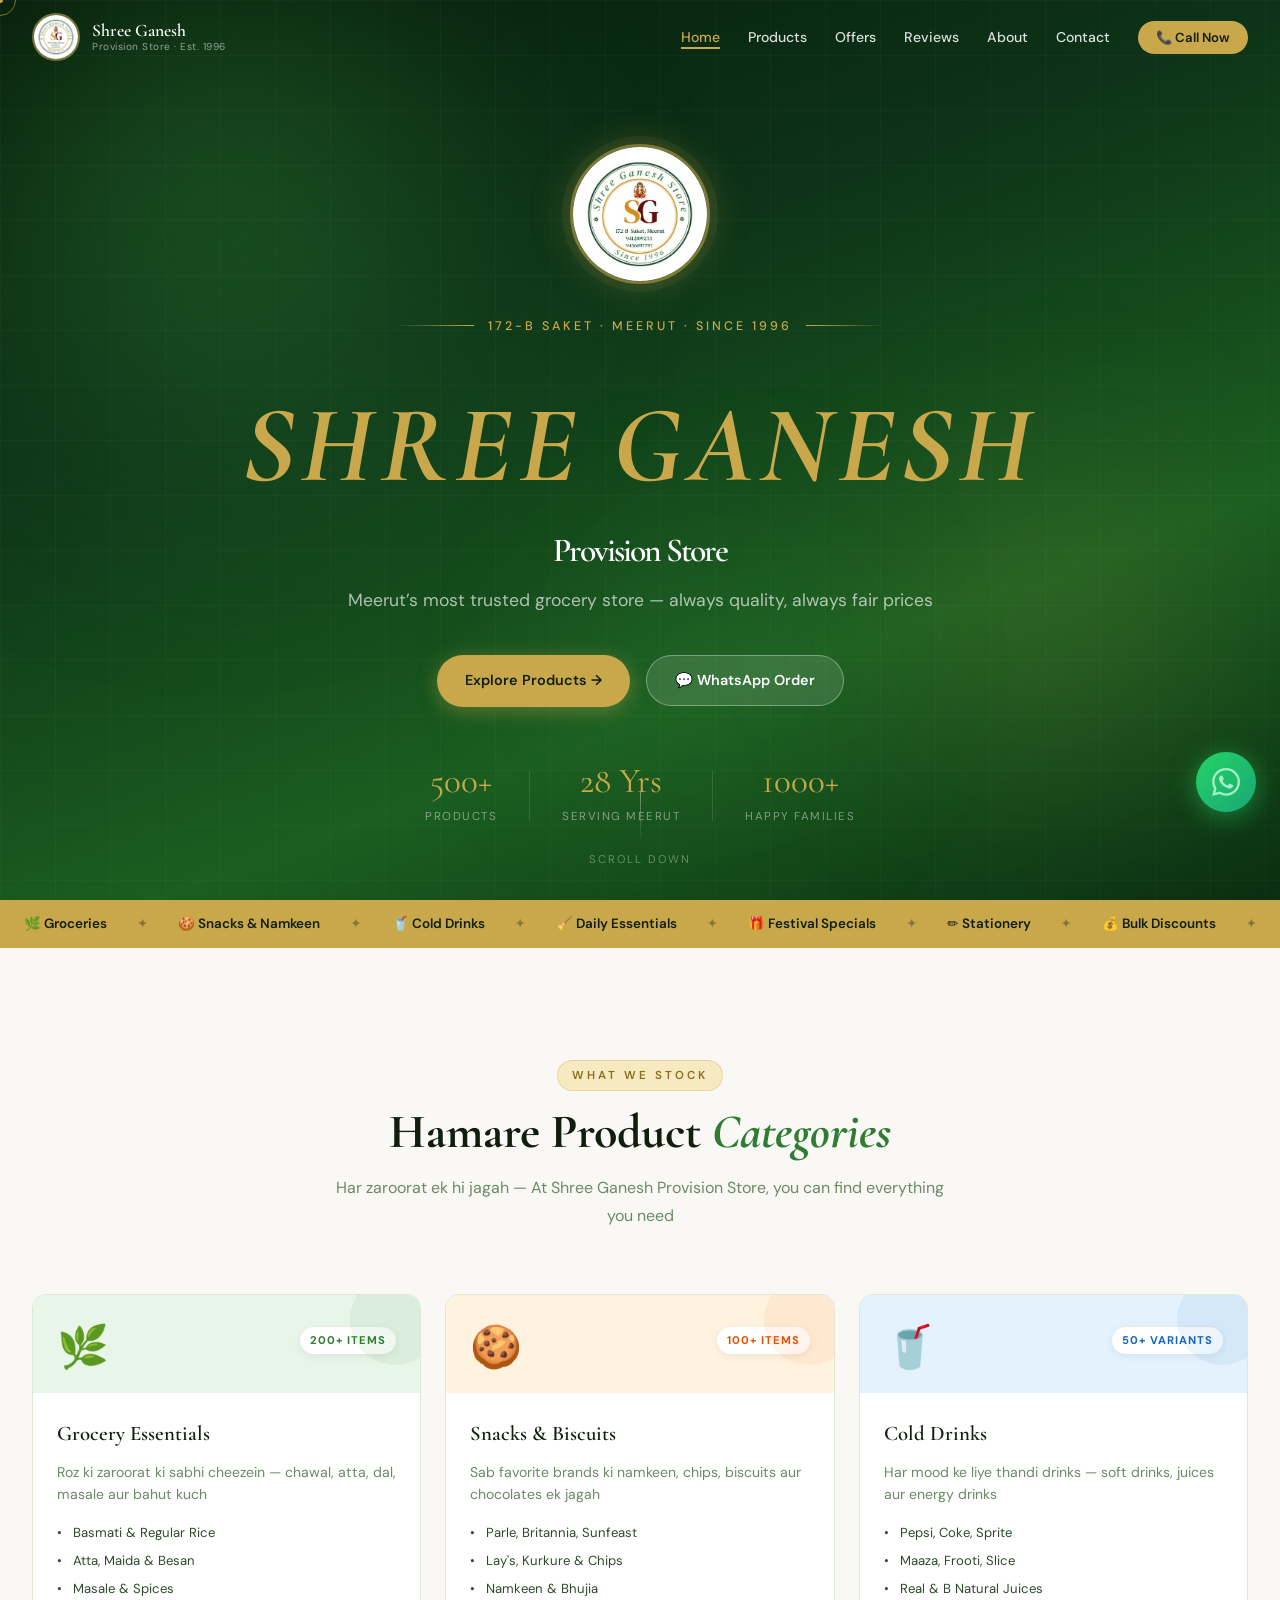
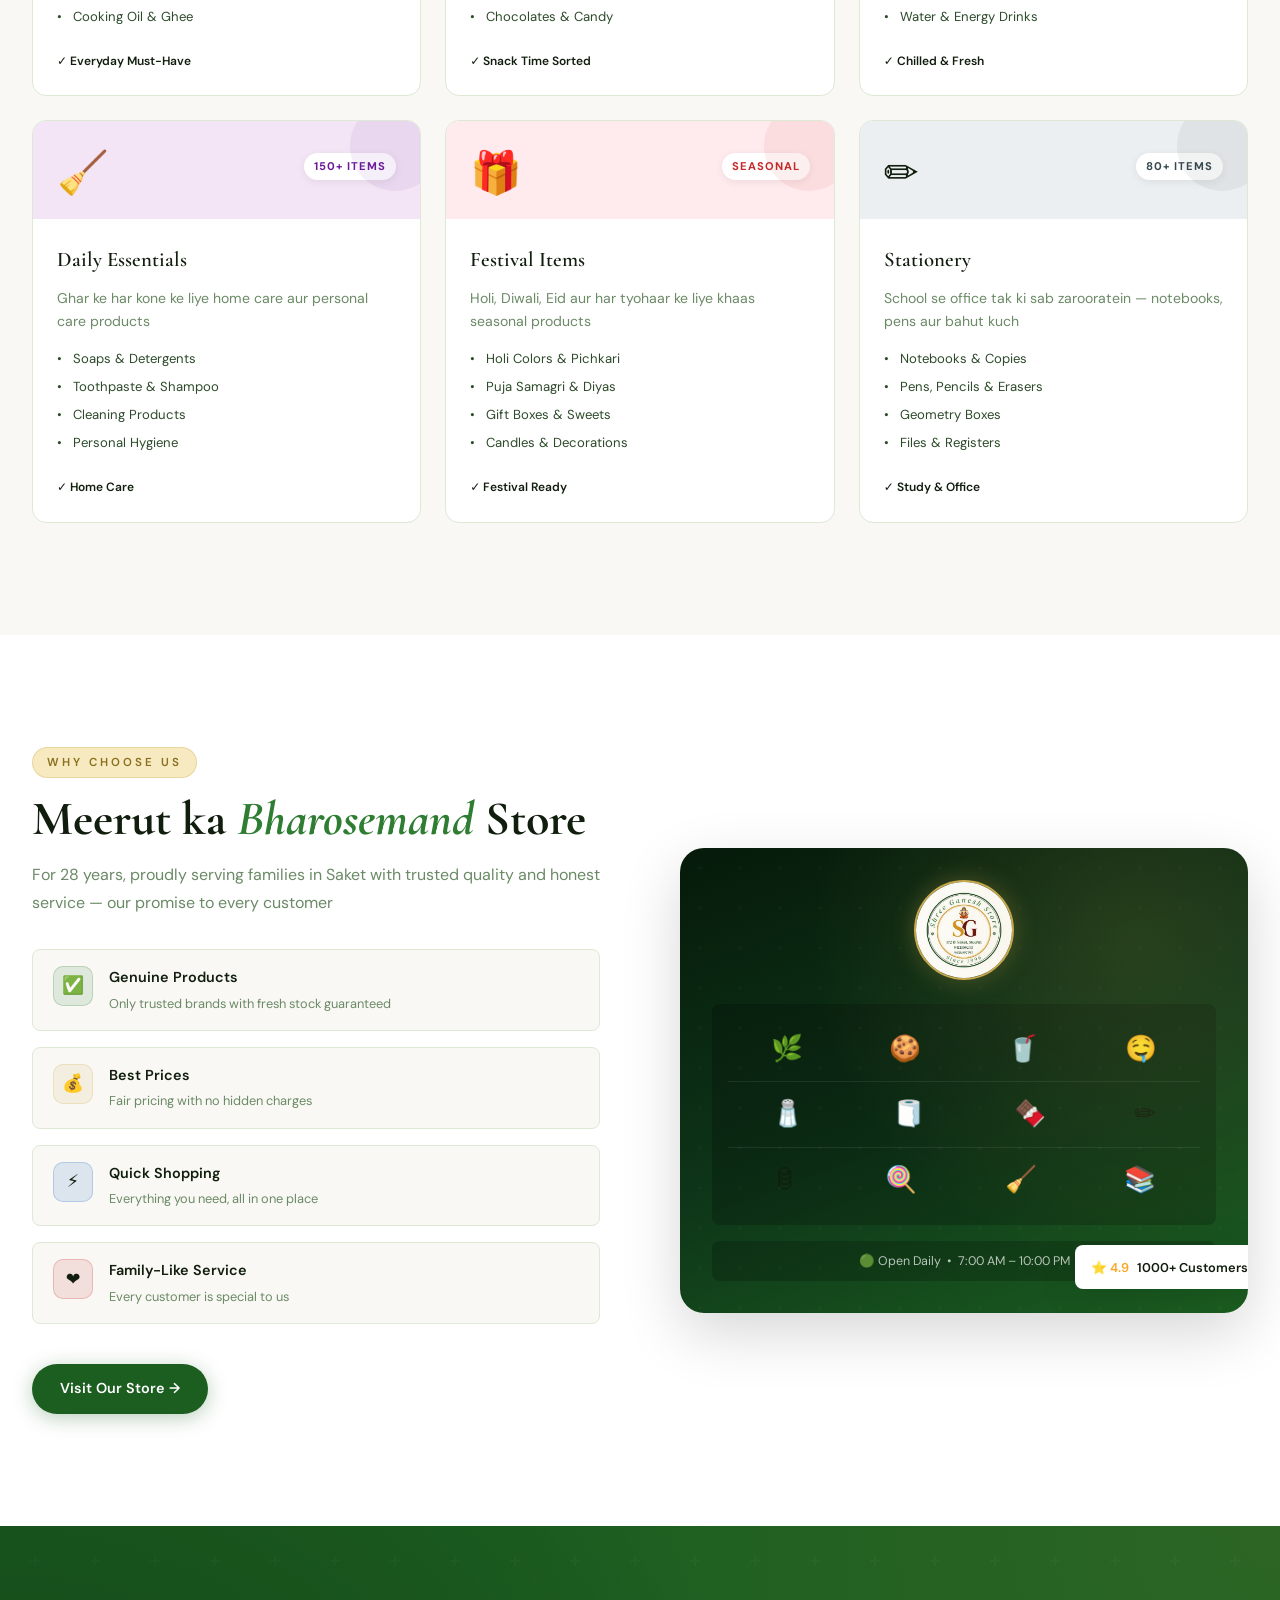
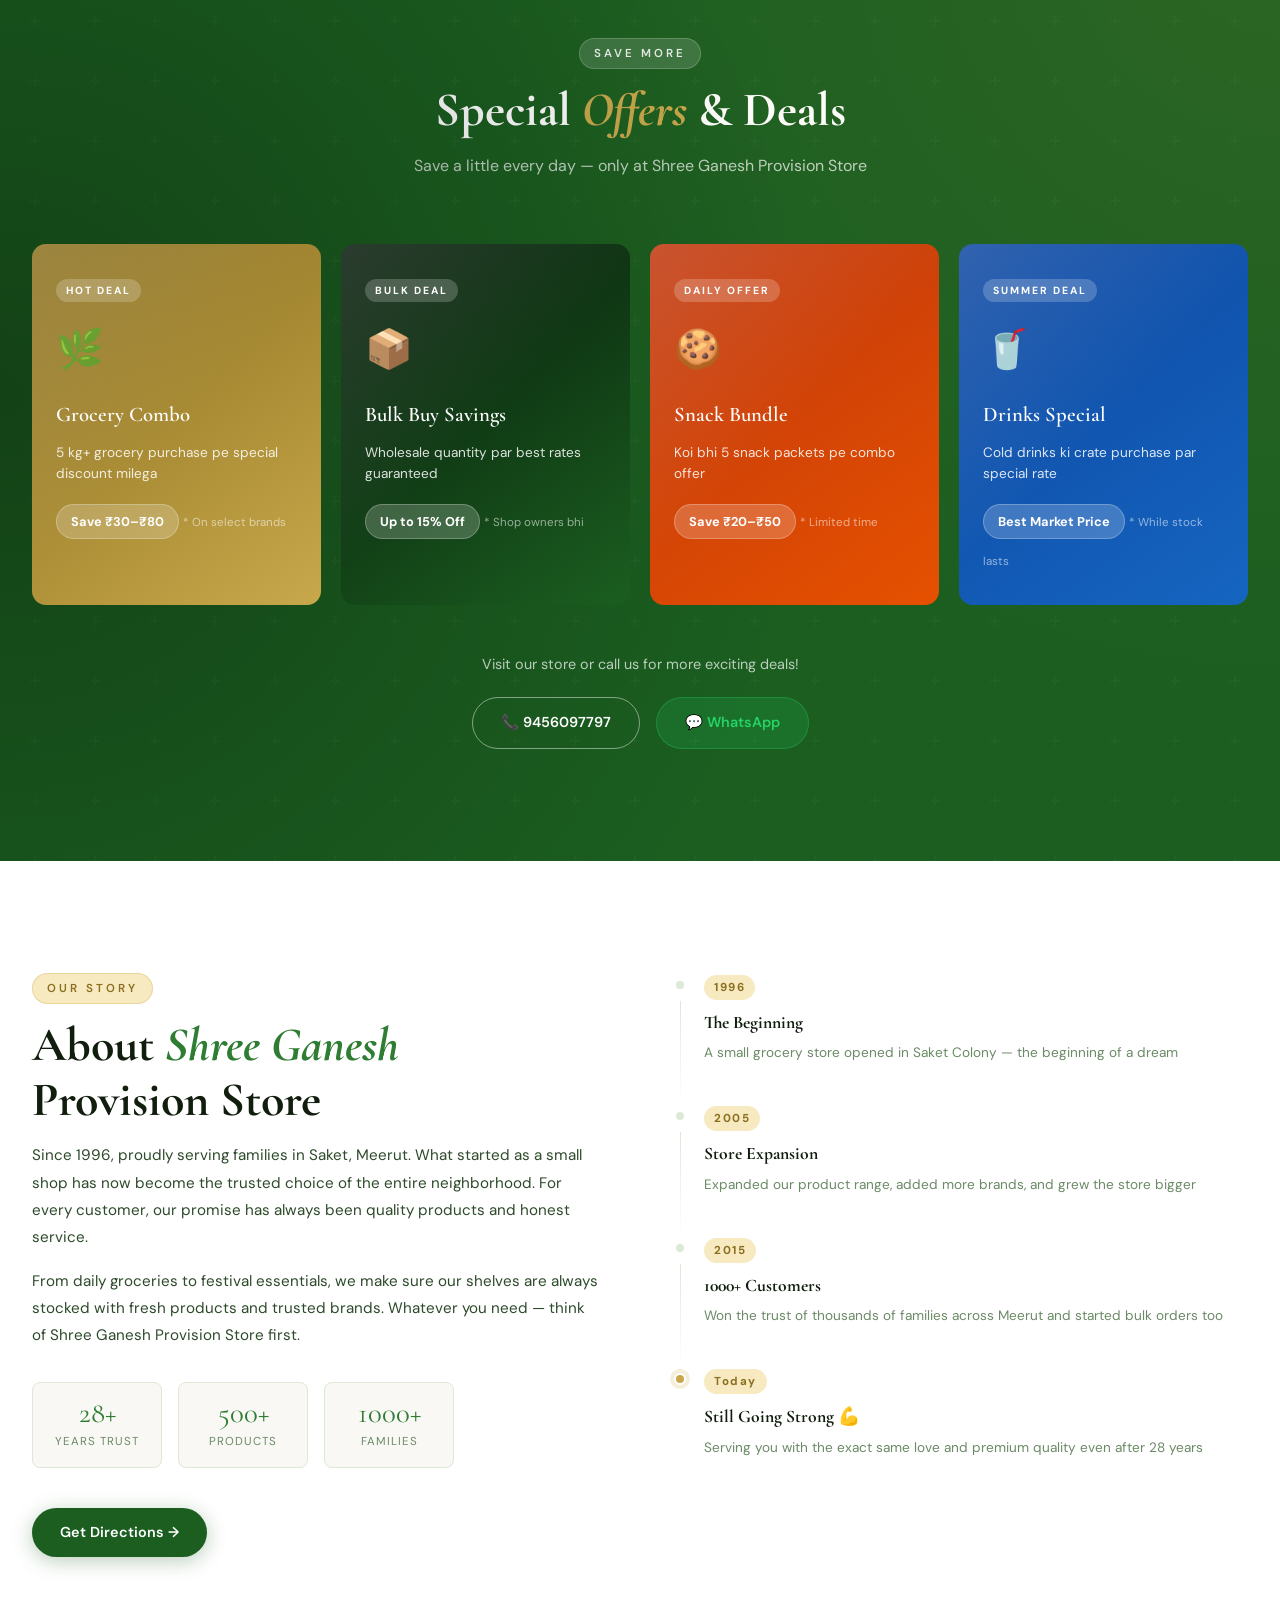
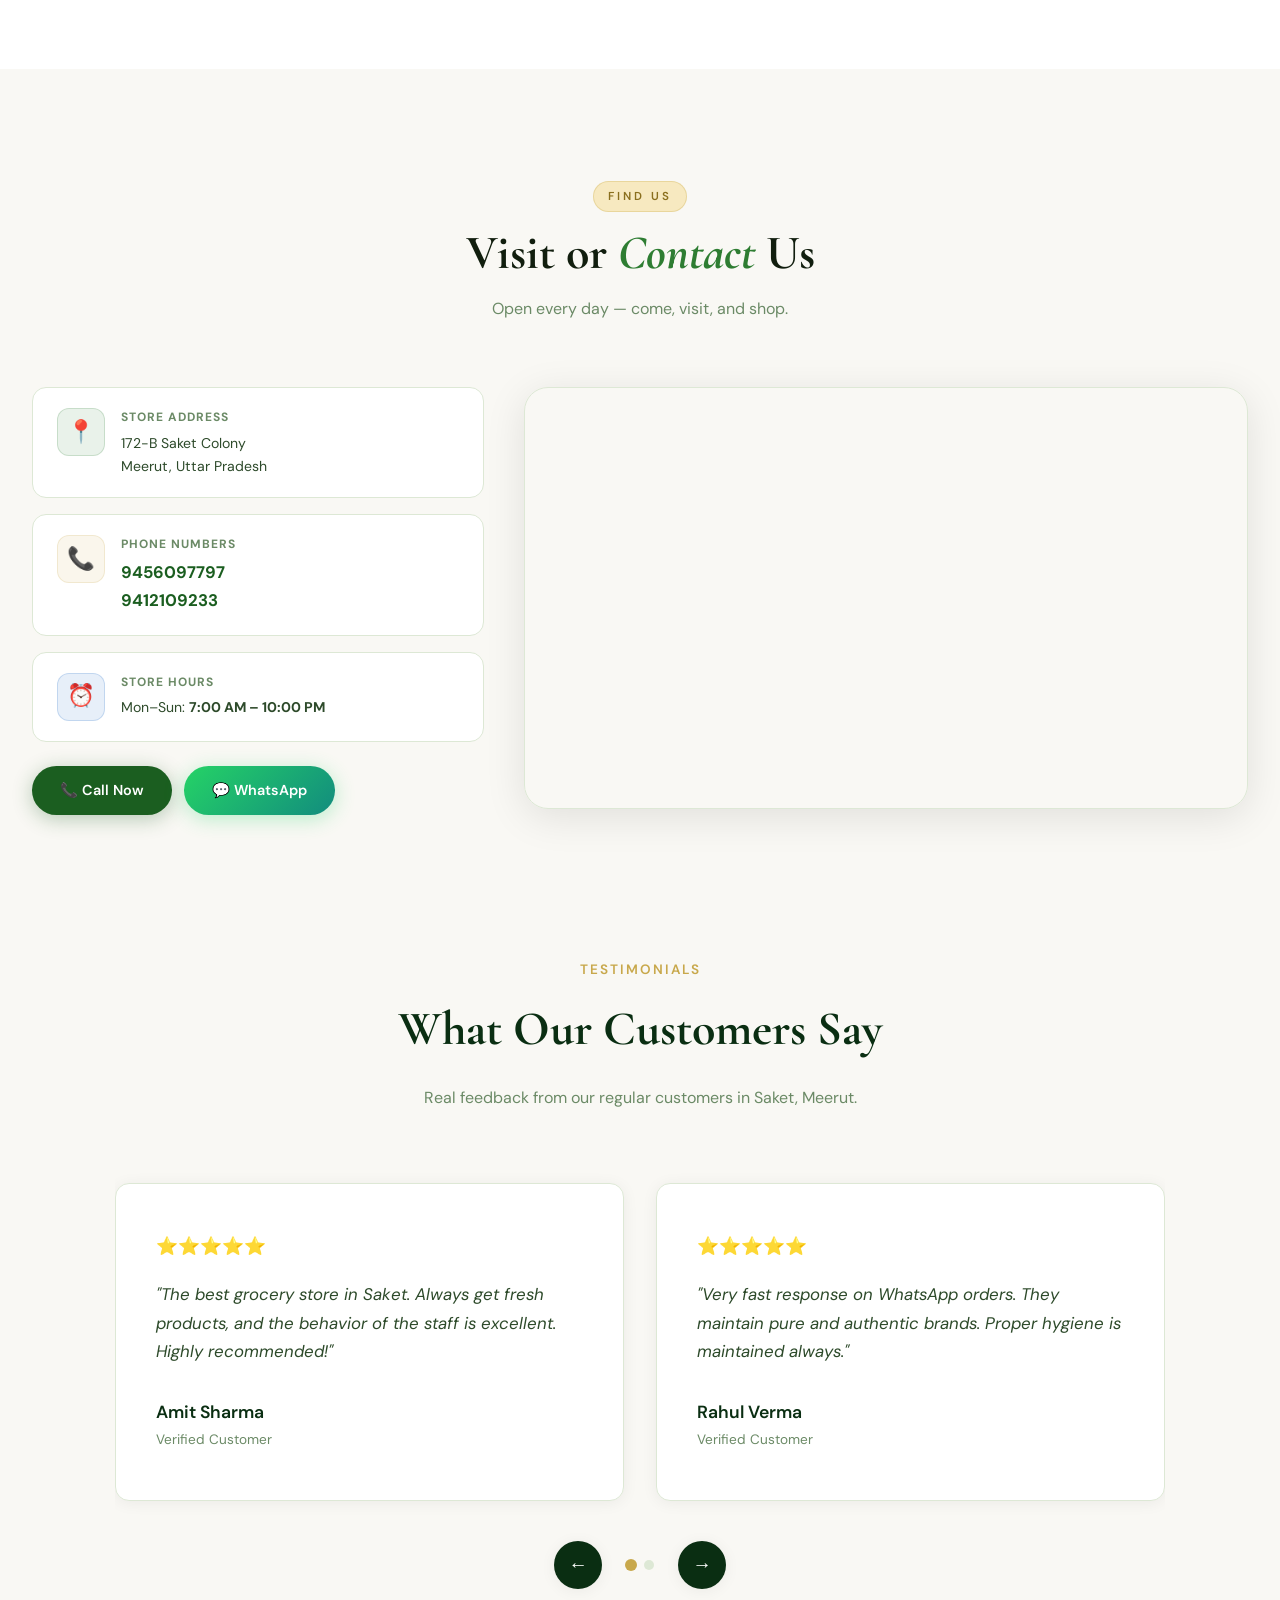
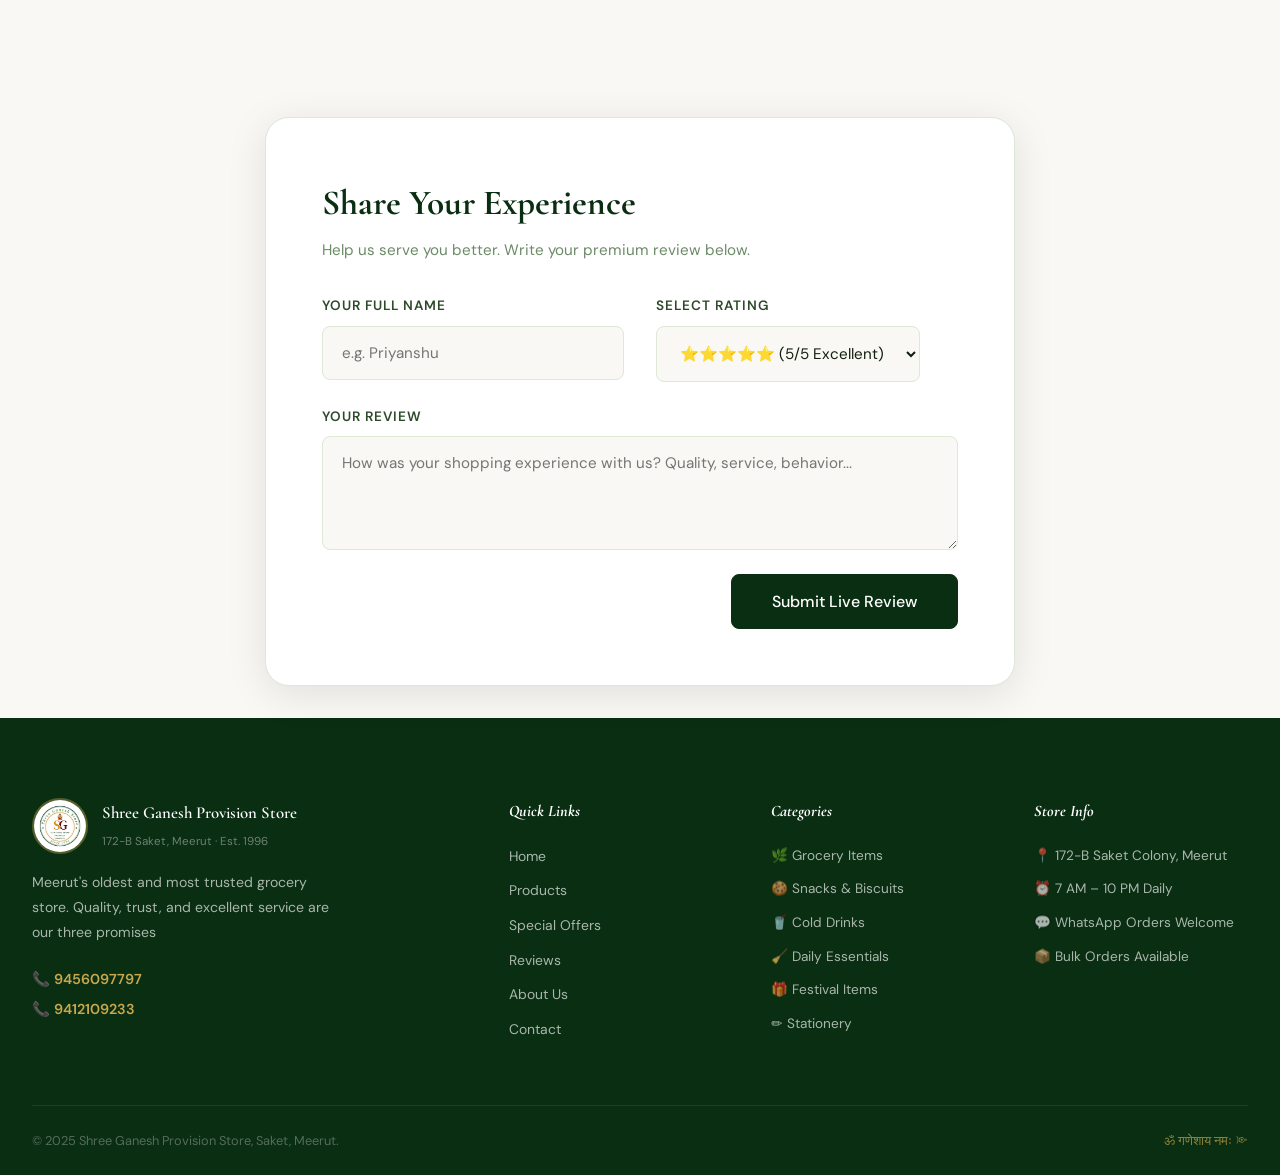
==== index.html @ 2812ed0a "Shree Ganesh Provision Store website" ====
<!DOCTYPE html>
<html lang="hi">
<head>
  <meta charset="UTF-8" />
  <meta name="viewport" content="width=device-width, initial-scale=1.0"/>
  <title>Shree Ganesh Provision Store – 172-B Saket, Meerut | Since 1996</title>
  <meta name="description" content="Shree Ganesh Provision Store - Meerut ka sabse bharosemand kirana store. Grocery, snacks, cold drinks, daily essentials at best prices. 172-B Saket Colony, Meerut.">
  <link rel="stylesheet" href="style.css" />
  <link rel="preconnect" href="https://fonts.googleapis.com">
  <link href="https://fonts.googleapis.com/css2?family=Cormorant+Garamond:ital,wght@0,500;0,600;0,700;1,500;1,600&family=DM+Sans:ital,opsz,wght@0,9..40,300;0,9..40,400;0,9..40,500;0,9..40,600;1,9..40,400&display=swap" rel="stylesheet">
</head>
<body>

  <!-- ====== CURSOR ====== -->
  <div class="cursor-dot" id="cursorDot"></div>
  <div class="cursor-ring" id="cursorRing"></div>

  <!-- ====== PAGE LOADER ====== -->
  <div class="page-loader" id="pageLoader">
    <div class="loader-inner">
      <div class="loader-logo">
        <img src="[data-uri]" alt="Shree Ganesh Provision Store Logo" />
      </div>
      <div class="loader-bar"><div class="loader-fill"></div></div>
      <p class="loader-text">Loading Store...</p>
    </div>
  </div>

  <!-- ======= NAVBAR ======= -->
  <nav class="navbar" id="navbar">
    <div class="nav-container">
      <a href="#home" class="nav-logo">
        <img src="[data-uri]" alt="Shree Ganesh Store Logo" class="logo-img" />
        <div class="logo-text">
          <span class="logo-main">Shree Ganesh</span>
          <span class="logo-sub">Provision Store · Est. 1996</span>
        </div>
      </a>
      <ul class="nav-links" id="navLinks">
        <li><a href="#home" class="nav-link">Home</a></li>
        <li><a href="#products" class="nav-link">Products</a></li>
        <li><a href="#offers" class="nav-link">Offers</a></li>
        <li><a href="#testimonials" class="nav-link">Reviews</a></li>
        <li><a href="#about" class="nav-link">About</a></li>
        <li><a href="#contact" class="nav-link">Contact</a></li>
        <li><a href="tel:9456097797" class="nav-cta">📞 Call Now</a></li>
      </ul>
      <button class="hamburger" id="hamburger" aria-label="Toggle menu">
        <span></span><span></span><span></span>
      </button>
    </div>
  </nav>

  <!-- ======= HERO ======= -->
  <section class="hero" id="home">
    <div class="hero-canvas">
      <div class="hero-orb hero-orb-1"></div>
      <div class="hero-orb hero-orb-2"></div>
      <div class="hero-orb hero-orb-3"></div>
      <div class="hero-grid-bg"></div>
    </div>
    <div class="hero-content">
      <div class="hero-logo-big">
        <img src="[data-uri]" alt="Shree Ganesh Store" class="hero-logo-img" />
      </div>
      <div class="hero-eyebrow">
        <span class="ey-line"></span>
        <span>172-B Saket · Meerut · Since 1996</span>
        <span class="ey-line"></span>
      </div>
      <h1 class="hero-title">
        <span class="ht-top">Shree Ganesh</span>
        <span class="ht-main">Provision Store</span>
      </h1>
      <p class="hero-sub">Meerut’s most trusted grocery store — always quality, always fair prices</p>
      <div class="hero-btns">
        <a href="#products" class="btn btn-gold">Explore Products &rarr;</a>
        <a href="https://wa.me/919456097797?text=Hello%2C%20mujhe%20products%20ke%20baare%20mein%20jaankari%20chahiye" class="btn btn-ghost" target="_blank">&#128172; WhatsApp Order</a>
      </div>
      <div class="hero-stats">
        <div class="hstat">
          <span class="hstat-num" data-target="500" data-suffix="+">0+</span>
          <span class="hstat-lbl">Products</span>
        </div>
        <div class="hstat-sep"></div>
        <div class="hstat">
          <span class="hstat-num" data-target="28" data-suffix=" Yrs">0 Yrs</span>
          <span class="hstat-lbl">Serving Meerut</span>
        </div>
        <div class="hstat-sep"></div>
        <div class="hstat">
          <span class="hstat-num" data-target="1000" data-suffix="+">0+</span>
          <span class="hstat-lbl">Happy Families</span>
        </div>
      </div>
    </div>
    <div class="hero-scroll-hint">
      <div class="scroll-track"></div>
      <span>Scroll Down</span>
    </div>
  </section>

  <!-- ======= MARQUEE ======= -->
  <div class="marquee-bar">
    <div class="marquee-track">
      <span>&#127807; Groceries</span><span class="sep">&#10022;</span>
      <span>&#127850; Snacks &amp; Namkeen</span><span class="sep">&#10022;</span>
      <span>&#129380; Cold Drinks</span><span class="sep">&#10022;</span>
      <span>&#129529; Daily Essentials</span><span class="sep">&#10022;</span>
      <span>&#127873; Festival Specials</span><span class="sep">&#10022;</span>
      <span>&#9999;&#65039; Stationery</span><span class="sep">&#10022;</span>
      <span>&#128176; Bulk Discounts</span><span class="sep">&#10022;</span>
      <span>&#129316; Personal Care</span><span class="sep">&#10022;</span>
      <span>&#127807; Groceries</span><span class="sep">&#10022;</span>
      <span>&#127850; Snacks &amp; Namkeen</span><span class="sep">&#10022;</span>
      <span>&#129380; Cold Drinks</span><span class="sep">&#10022;</span>
      <span>&#129529; Daily Essentials</span><span class="sep">&#10022;</span>
      <span>&#127873; Festival Specials</span><span class="sep">&#10022;</span>
      <span>&#9999;&#65039; Stationery</span><span class="sep">&#10022;</span>
      <span>&#128176; Bulk Discounts</span><span class="sep">&#10022;</span>
      <span>&#129316; Personal Care</span><span class="sep">&#10022;</span>
    </div>
  </div>

  <!-- ======= PRODUCTS ======= -->
  <section class="products" id="products">
    <div class="sec-head">
      <span class="sec-tag">What We Stock</span>
      <h2 class="sec-title">Hamare Product <em>Categories</em></h2>
      <p class="sec-desc">Har zaroorat ek hi jagah — At Shree Ganesh Provision Store, you can find everything you need</p>
    </div>
    <div class="prod-grid">

      <div class="pcard reveal" data-delay="0">
        <div class="pcard-header" style="--c:#2e7d32;--cl:#e8f5e9;">
          <div class="pc-emoji">&#127807;</div>
          <span class="pc-badge">200+ Items</span>
        </div>
        <div class="pcard-body">
          <h3>Grocery Essentials</h3>
          <p>Roz ki zaroorat ki sabhi cheezein — chawal, atta, dal, masale aur bahut kuch</p>
          <ul>
            <li>Basmati &amp; Regular Rice</li>
            <li>Atta, Maida &amp; Besan</li>
            <li>Masale &amp; Spices</li>
            <li>Cooking Oil &amp; Ghee</li>
          </ul>
        </div>
        <div class="pcard-foot"><span style="color:var(--c);">&#10003; Everyday Must-Have</span></div>
      </div>

      <div class="pcard reveal" data-delay="80">
        <div class="pcard-header" style="--c:#e65100;--cl:#fff3e0;">
          <div class="pc-emoji">&#127850;</div>
          <span class="pc-badge">100+ Items</span>
        </div>
        <div class="pcard-body">
          <h3>Snacks &amp; Biscuits</h3>
          <p>Sab favorite brands ki namkeen, chips, biscuits aur chocolates ek jagah</p>
          <ul>
            <li>Parle, Britannia, Sunfeast</li>
            <li>Lay's, Kurkure &amp; Chips</li>
            <li>Namkeen &amp; Bhujia</li>
            <li>Chocolates &amp; Candy</li>
          </ul>
        </div>
        <div class="pcard-foot"><span style="color:var(--c);">&#10003; Snack Time Sorted</span></div>
      </div>

      <div class="pcard reveal" data-delay="160">
        <div class="pcard-header" style="--c:#1565c0;--cl:#e3f2fd;">
          <div class="pc-emoji">&#129380;</div>
          <span class="pc-badge">50+ Variants</span>
        </div>
        <div class="pcard-body">
          <h3>Cold Drinks</h3>
          <p>Har mood ke liye thandi drinks — soft drinks, juices aur energy drinks</p>
          <ul>
            <li>Pepsi, Coke, Sprite</li>
            <li>Maaza, Frooti, Slice</li>
            <li>Real &amp; B Natural Juices</li>
            <li>Water &amp; Energy Drinks</li>
          </ul>
        </div>
        <div class="pcard-foot"><span style="color:var(--c);">&#10003; Chilled &amp; Fresh</span></div>
      </div>

      <div class="pcard reveal" data-delay="240">
        <div class="pcard-header" style="--c:#6a1b9a;--cl:#f3e5f5;">
          <div class="pc-emoji">&#129529;</div>
          <span class="pc-badge">150+ Items</span>
        </div>
        <div class="pcard-body">
          <h3>Daily Essentials</h3>
          <p>Ghar ke har kone ke liye home care aur personal care products</p>
          <ul>
            <li>Soaps &amp; Detergents</li>
            <li>Toothpaste &amp; Shampoo</li>
            <li>Cleaning Products</li>
            <li>Personal Hygiene</li>
          </ul>
        </div>
        <div class="pcard-foot"><span style="color:var(--c);">&#10003; Home Care</span></div>
      </div>

      <div class="pcard reveal" data-delay="320">
        <div class="pcard-header" style="--c:#c62828;--cl:#ffebee;">
          <div class="pc-emoji">&#127873;</div>
          <span class="pc-badge">Seasonal</span>
        </div>
        <div class="pcard-body">
          <h3>Festival Items</h3>
          <p>Holi, Diwali, Eid aur har tyohaar ke liye khaas seasonal products</p>
          <ul>
            <li>Holi Colors &amp; Pichkari</li>
            <li>Puja Samagri &amp; Diyas</li>
            <li>Gift Boxes &amp; Sweets</li>
            <li>Candles &amp; Decorations</li>
          </ul>
        </div>
        <div class="pcard-foot"><span style="color:var(--c);">&#10003; Festival Ready</span></div>
      </div>

      <div class="pcard reveal" data-delay="400">
        <div class="pcard-header" style="--c:#37474f;--cl:#eceff1;">
          <div class="pc-emoji">&#9999;&#65039;</div>
          <span class="pc-badge">80+ Items</span>
        </div>
        <div class="pcard-body">
          <h3>Stationery</h3>
          <p>School se office tak ki sab zarooratein — notebooks, pens aur bahut kuch</p>
          <ul>
            <li>Notebooks &amp; Copies</li>
            <li>Pens, Pencils &amp; Erasers</li>
            <li>Geometry Boxes</li>
            <li>Files &amp; Registers</li>
          </ul>
        </div>
        <div class="pcard-foot"><span style="color:var(--c);">&#10003; Study &amp; Office</span></div>
      </div>

    </div>
  </section>

  <!-- ======= WHY US ======= -->
  <section class="whyus">
    <div class="whyus-wrap">
      <div class="whyus-left reveal">
        <span class="sec-tag">Why Choose Us</span>
        <h2 class="sec-title left">Meerut ka <em>Bharosemand</em> Store</h2>
        <p class="sec-desc left">For 28 years, proudly serving families in Saket with trusted quality and honest service — our promise to every customer</p>
        <div class="why-list">
          <div class="why-item reveal"><div class="wi-icon" style="--ic:#2e7d32;">&#9989;</div><div><strong>Genuine Products</strong><span>Only trusted brands with fresh stock guaranteed</span></div></div>
          <div class="why-item reveal" data-delay="60"><div class="wi-icon" style="--ic:#c8a84b;">&#128176;</div><div><strong>Best Prices</strong><span>Fair pricing with no hidden charges</span></div></div>
          <div class="why-item reveal" data-delay="120"><div class="wi-icon" style="--ic:#1565c0;">&#9889;</div><div><strong>Quick Shopping</strong><span>Everything you need, all in one place</span></div></div>
          <div class="why-item reveal" data-delay="180"><div class="wi-icon" style="--ic:#c62828;">&#10084;&#65039;</div><div><strong>Family-Like Service</strong><span>Every customer is special to us</span></div></div>
        </div>
        <a href="#contact" class="btn btn-dark">Visit Our Store &rarr;</a>
      </div>
      <div class="whyus-right">
        <div class="store-visual-card">
          <div class="svc-logo-wrap">
            <img src="[data-uri]" alt="Shree Ganesh Store Logo" class="svc-logo" />
          </div>
          <div class="svc-shelves">
            <div class="svc-row"><span>&#127807;</span><span>&#127850;</span><span>&#129380;</span><span>&#129316;</span></div>
            <div class="svc-divider"></div>
            <div class="svc-row"><span>&#129474;</span><span>&#129531;</span><span>&#127851;</span><span>&#9999;&#65039;</span></div>
            <div class="svc-divider"></div>
            <div class="svc-row"><span>&#128738;</span><span>&#127853;</span><span>&#129529;</span><span>&#128218;</span></div>
          </div>
          <div class="svc-status">&#128994; Open Daily &nbsp;&bull;&nbsp; 7:00 AM – 10:00 PM</div>
          <div class="svc-float-badge">
            <span class="sfb-stars">&#11088; 4.9</span>
            <span>1000+ Customers</span>
          </div>
        </div>
      </div>
    </div>
  </section>

  <!-- ======= OFFERS ======= -->
  <section class="offers" id="offers">
    <div class="offers-bg-deco"></div>
    <div class="sec-head light">
      <span class="sec-tag light-tag">Save More</span>
      <h2 class="sec-title white">Special <em>Offers</em> &amp; Deals</h2>
      <p class="sec-desc" style="color:rgba(255,255,255,0.72);">Save a little every day — only at Shree Ganesh Provision Store</p>
    </div>
    <div class="offers-grid">
      <div class="ocard reveal ocard-gold">
        <div class="oc-shine"></div>
        <div class="oc-ribbon">HOT DEAL</div>
        <div class="oc-icon">&#127807;</div>
        <h3>Grocery Combo</h3>
        <p>5 kg+ grocery purchase pe special discount milega</p>
        <div class="oc-save">Save &#8377;30–&#8377;80</div>
        <small>* On select brands</small>
      </div>
      <div class="ocard reveal ocard-green">
        <div class="oc-shine"></div>
        <div class="oc-ribbon">BULK DEAL</div>
        <div class="oc-icon">&#128230;</div>
        <h3>Bulk Buy Savings</h3>
        <p>Wholesale quantity par best rates guaranteed</p>
        <div class="oc-save">Up to 15% Off</div>
        <small>* Shop owners bhi</small>
      </div>
      <div class="ocard reveal ocard-orange">
        <div class="oc-shine"></div>
        <div class="oc-ribbon">DAILY OFFER</div>
        <div class="oc-icon">&#127850;</div>
        <h3>Snack Bundle</h3>
        <p>Koi bhi 5 snack packets pe combo offer</p>
        <div class="oc-save">Save &#8377;20–&#8377;50</div>
        <small>* Limited time</small>
      </div>
      <div class="ocard reveal ocard-blue">
        <div class="oc-shine"></div>
        <div class="oc-ribbon">SUMMER DEAL</div>
        <div class="oc-icon">&#129380;</div>
        <h3>Drinks Special</h3>
        <p>Cold drinks ki crate purchase par special rate</p>
        <div class="oc-save">Best Market Price</div>
        <small>* While stock lasts</small>
      </div>
    </div>
    <div class="offers-bottom">
      <p>Visit our store or call us for more exciting deals!</p>
      <a href="tel:9456097797" class="btn btn-outline-wh">&#128222; 9456097797</a>
      <a href="https://wa.me/919456097797?text=Hello%2C%20mujhe%20offers%20ke%20baare%20mein%20bataiye" class="btn btn-wa-light" target="_blank">&#128172; WhatsApp</a>
    </div>
  </section>


  <!-- ======= ABOUT ======= -->
  <section class="about" id="about">
    <div class="about-wrap">
      <div class="about-left reveal">
        <span class="sec-tag">Our Story</span>
        <h2 class="sec-title left">About <em>Shree Ganesh</em><br>Provision Store</h2>
        <p class="about-para">Since 1996, proudly serving families in Saket, Meerut. What started as a small shop has now become the trusted choice of the entire neighborhood. For every customer, our promise has always been quality products and honest service.</p>
        <p class="about-para">From daily groceries to festival essentials, we make sure our shelves are always stocked with fresh products and trusted brands. Whatever you need — think of Shree Ganesh Provision Store first.</p>
        <div class="about-nums">
          <div class="an-box"><div class="an-n">28+</div><div class="an-l">Years Trust</div></div>
          <div class="an-box"><div class="an-n">500+</div><div class="an-l">Products</div></div>
          <div class="an-box"><div class="an-n">1000+</div><div class="an-l">Families</div></div>
        </div>
        <a href="#contact" class="btn btn-dark">Get Directions &rarr;</a>
      </div>
      <div class="about-right">
        <div class="timeline">
          <div class="tl reveal">
            <div class="tl-dot"></div>
            <div class="tl-body">
              <span class="tl-yr">1996</span>
              <h4>The Beginning</h4>
              <p>A small grocery store opened in Saket Colony — the beginning of a dream</p>
            </div>
          </div>
          <div class="tl reveal" data-delay="80">
            <div class="tl-dot"></div>
            <div class="tl-body">
              <span class="tl-yr">2005</span>
              <h4>Store Expansion</h4>
              <p>Expanded our product range, added more brands, and grew the store bigger</p>
            </div>
          </div>
          <div class="tl reveal" data-delay="160">
            <div class="tl-dot"></div>
            <div class="tl-body">
              <span class="tl-yr">2015</span>
              <h4>1000+ Customers</h4>
              <p>Won the trust of thousands of families across Meerut and started bulk orders too</p>
            </div>
          </div>
          <div class="tl reveal" data-delay="240">
            <div class="tl-dot tl-dot-active"></div>
            <div class="tl-body">
              <span class="tl-yr">Today</span>
              <h4>Still Going Strong &#128170;</h4>
              <p>Serving you with the exact same love and premium quality even after 28 years</p>
            </div>
          </div>
        </div>
      </div>
    </div>
  </section>

  <!-- ======= CONTACT ======= -->
  <section class="contact" id="contact">
    <div class="sec-head">
      <span class="sec-tag">Find Us</span>
      <h2 class="sec-title">Visit or <em>Contact</em> Us</h2>
      <p class="sec-desc">Open every day — come, visit, and shop.</p>
    </div>
    <div class="contact-wrap">
      <div class="contact-info">
        <div class="cc reveal">
          <div class="cc-icon" style="--ci:#2e7d32;">&#128205;</div>
          <div><h4>Store Address</h4><p>172-B Saket Colony<br>Meerut, Uttar Pradesh</p></div>
        </div>
        <div class="cc reveal" data-delay="60">
          <div class="cc-icon" style="--ci:#c8a84b;">&#128222;</div>
          <div>
            <h4>Phone Numbers</h4>
            <a href="tel:9456097797" class="cc-phone">9456097797</a>
            <a href="tel:9412109233" class="cc-phone">9412109233</a>
          </div>
        </div>
        <div class="cc reveal" data-delay="120">
          <div class="cc-icon" style="--ci:#1565c0;">&#9200;</div>
          <div><h4>Store Hours</h4><p>Mon–Sun: <strong>7:00 AM – 10:00 PM</strong></div>
        </div>
        <div class="contact-cta-btns">
          <a href="tel:9456097797" class="btn btn-dark">&#128222; Call Now</a>
          <a href="https://wa.me/919456097797?text=Hello%2C%20I%20want%20to%20know%20about%20your%20products." target="_blank" class="btn btn-whatsapp">&#128172; WhatsApp</a>
        </div>
      </div>
      <div class="contact-map reveal">
        <iframe
          src="https://www.google.com/maps/embed?pb=!1m18!1m12!1m3!1d3494.897!2d77.7!3d28.97!2m3!1f0!2f0!3f0!3m2!1i1024!2i768!4f13.1!3m3!1m2!1s0x0%3A0x0!2sSaket%2C%20Meerut%2C%20Uttar%20Pradesh!5e0!3m2!1sen!2sin!4v1"
          width="100%" height="420"
          style="border:0;"
          allowfullscreen loading="lazy"
          referrerpolicy="no-referrer-when-downgrade"
          title="Shree Ganesh Provision Store – Saket, Meerut">
        </iframe>
      </div>
    </div>
  </section>

  <!-- ======= TESTIMONIALS ======= -->
  <section class="reviews-section" id="reviews">
  <div class="section-container">
    <div class="section-header" style="text-align: center; margin-bottom: 3.5rem;">
      <span class="section-badge" style="color: var(--gold); text-transform: uppercase; letter-spacing: 2px; font-size: 0.85rem; font-weight: 600; display: block; margin-bottom: 0.5rem;">Testimonials</span>
      <h2 style="font-family: var(--font-display); font-size: 3rem; color: var(--green-dark); margin-bottom: 1rem;">What Our Customers Say</h2>
      <p style="color: var(--ink-light); max-width: 600px; margin: 0 auto; font-size: 1rem;">Real feedback from our regular customers in Saket, Meerut.</p>
    </div>

    <div class="reviews-carousel-wrapper" style="position: relative; max-width: 1050px; margin: 0 auto; overflow: hidden; padding: 1rem 0 2rem;">
      <div class="reviews-slider" id="reviewsSlider" style="display: flex; gap: 2rem; transition: transform 0.6s var(--ease); will-change: transform;">
        
        <div class="review-card">
          <div class="rc-stars">⭐⭐⭐⭐⭐</div>
          <p class="rc-text">"The best grocery store in Saket. Always get fresh products, and the behavior of the staff is excellent. Highly recommended!"</p>
          <div class="rc-footer">
            <h4 class="rc-name">Amit Sharma</h4>
            <span class="rc-status">Verified Customer</span>
          </div>
        </div>

        <div class="review-card">
          <div class="rc-stars">⭐⭐⭐⭐⭐</div>
          <p class="rc-text">"Very fast response on WhatsApp orders. They maintain pure and authentic brands. Proper hygiene is maintained always."</p>
          <div class="rc-footer">
            <h4 class="rc-name">Rahul Verma</h4>
            <span class="rc-status">Verified Customer</span>
          </div>
        </div>

        <div class="review-card">
          <div class="rc-stars">⭐⭐⭐⭐⭐</div>
          <p class="rc-text">"Mere ghar ka saara rashan 1996 se yahin se aata hai. Genuine price aur original products hote hain hamesha!"</p>
          <div class="rc-footer">
            <h4 class="rc-name">Sanjay Rastogi</h4>
            <span class="rc-status">Local Resident</span>
          </div>
        </div>
      </div>

      <div class="slider-nav" style="display: flex; justify-content: center; align-items: center; gap: 1.5rem; margin-top: 2.5rem;">
        <button id="prevReviewBtn" class="s-nav-btn" aria-label="Prev">←</button>
        <div id="sliderDots" class="s-dots" style="display: flex; gap: 0.5rem;"></div>
        <button id="nextReviewBtn" class="s-nav-btn" aria-label="Next">→</button>
      </div>
    </div>

    <div class="add-review-wrapper">
      <div class="ar-header">
        <h3>Share Your Experience</h3>
        <p>Help us serve you better. Write your premium review below.</p>
      </div>
      
      <form id="userReviewForm" class="ar-form">
        <div class="form-grid">
          <div class="form-control">
            <label for="usrName">Your Full Name</label>
            <input type="text" id="usrName" placeholder="e.g. Priyanshu" required />
          </div>
          <div class="form-control">
            <label for="usrRating">Select Rating</label>
            <div class="select-wrapper">
              <select id="usrRating" required>
                <option value="5">⭐⭐⭐⭐⭐ (5/5 Excellent)</option>
                <option value="4">⭐⭐⭐⭐ (4/5 Very Good)</option>
                <option value="3">⭐⭐⭐ (3/5 Average)</option>
                <option value="2">⭐⭐ (2/5 Poor)</option>
                <option value="1">⭐ (1/5 Terrible)</option>
              </select>
            </div>
          </div>
        </div>
        <div class="form-control" style="margin-top: 1.5rem;">
          <label for="usrComment">Your Review</label>
          <textarea id="usrComment" rows="4" placeholder="How was your shopping experience with us? Quality, service, behavior..." required></textarea>
        </div>
        <div style="text-align: right; margin-top: 1.5rem;">
          <button type="submit" class="btn-submit-review">Submit Live Review</button>
        </div>
      </form>
    </div>
  </div>
</section>



  <!-- ======= FOOTER ======= -->
  <footer class="footer">
    <div class="footer-inner">
      <div class="footer-brand">
        <div class="footer-logo-wrap">
          <img src="[data-uri]" alt="Shree Ganesh Store" class="footer-logo-img" />
          <div>
            <strong>Shree Ganesh Provision Store</strong>
            <small>172-B Saket, Meerut · Est. 1996</small>
          </div>
        </div>
        <p>Meerut's oldest and most trusted grocery store. Quality, trust, and excellent service are our three promises</p>
        <div class="footer-phones">
          <a href="tel:9456097797">&#128222; 9456097797</a>
          <a href="tel:9412109233">&#128222; 9412109233</a>
        </div>
      </div>
      <div class="footer-col">
        <h4>Quick Links</h4>
        <ul>
          <li><a href="#home">Home</a></li>
          <li><a href="#products">Products</a></li>
          <li><a href="#offers">Special Offers</a></li>
          <li><a href="#testimonials">Reviews</a></li>
          <li><a href="#about">About Us</a></li>
          <li><a href="#contact">Contact</a></li>
        </ul>
      </div>
      <div class="footer-col">
        <h4>Categories</h4>
        <ul>
          <li>&#127807; Grocery Items</li>
          <li>&#127850; Snacks &amp; Biscuits</li>
          <li>&#129380; Cold Drinks</li>
          <li>&#129529; Daily Essentials</li>
          <li>&#127873; Festival Items</li>
          <li>&#9999;&#65039; Stationery</li>
        </ul>
      </div>
      <div class="footer-col">
        <h4>Store Info</h4>
        <ul>
          <li>&#128205; 172-B Saket Colony, Meerut</li>
          <li>&#9200; 7 AM – 10 PM Daily</li>
          <li>&#128172; WhatsApp Orders Welcome</li>
          <li>&#128230; Bulk Orders Available</li>
        </ul>
      </div>
    </div>
    <div class="footer-bottom">
      <p>&copy; 2025 Shree Ganesh Provision Store, Saket, Meerut.</p>
      <p class="footer-mantra">&#2384; &#2327;&#2339;&#2375;&#2358;&#2366;&#2351; &#2344;&#2350;&#2307; &#129548;</p>
    </div>
  </footer>

  <!-- ======= WHATSAPP FLOAT ======= -->
  <a href="https://wa.me/919456097797?text=Hello%2C%20I%20want%20to%20know%20about%20your%20products%20and%20offers."
     class="wa-float" target="_blank" aria-label="Chat on WhatsApp">
    <svg viewBox="0 0 24 24" fill="white" width="28" height="28">
      <path d="M17.472 14.382c-.297-.149-1.758-.867-2.03-.967-.273-.099-.471-.148-.67.15-.197.297-.767.966-.94 1.164-.173.199-.347.223-.644.075-.297-.15-1.255-.463-2.39-1.475-.883-.788-1.48-1.761-1.653-2.059-.173-.297-.018-.458.13-.606.134-.133.298-.347.446-.52.149-.174.198-.298.298-.497.099-.198.05-.371-.025-.52-.075-.149-.669-1.612-.916-2.207-.242-.579-.487-.5-.669-.51-.173-.008-.371-.01-.57-.01-.198 0-.52.074-.792.372-.272.297-1.04 1.016-1.04 2.479 0 1.462 1.065 2.875 1.213 3.074.149.198 2.096 3.2 5.077 4.487.709.306 1.262.489 1.694.625.712.227 1.36.195 1.871.118.571-.085 1.758-.719 2.006-1.413.248-.694.248-1.289.173-1.413-.074-.124-.272-.198-.57-.347m-5.421 7.403h-.004a9.87 9.87 0 01-5.031-1.378l-.361-.214-3.741.982.998-3.648-.235-.374a9.86 9.86 0 01-1.51-5.26c.001-5.45 4.436-9.884 9.888-9.884 2.64 0 5.122 1.03 6.988 2.898a9.825 9.825 0 012.893 6.994c-.003 5.45-4.437 9.884-9.885 9.884m8.413-18.297A11.815 11.815 0 0012.05 0C5.495 0 .16 5.335.157 11.892c0 2.096.547 4.142 1.588 5.945L.057 24l6.305-1.654a11.882 11.882 0 005.683 1.448h.005c6.554 0 11.89-5.335 11.893-11.893a11.821 11.821 0 00-3.48-8.413z"/>
    </svg>
    <span class="wa-pulse"></span>
    <span class="wa-tip">Order on WhatsApp</span>
  </a>

  <!-- ======= BACK TO TOP ======= -->
  <button class="btt" id="backToTop" aria-label="Back to top">
    <svg width="18" height="18" viewBox="0 0 24 24" fill="none" stroke="currentColor" stroke-width="2.5" stroke-linecap="round" stroke-linejoin="round"><path d="M18 15l-6-6-6 6"/></svg>
  </button>

  <script src="script.js"></script>
</body>
</html>
---- style.css ----
/* =========================================
   SHREE GANESH PROVISION STORE
   Premium Style v3.0 — with real logo
   ========================================= */

:root {
  --green-dark:   #0a2e12;
  --green-main:   #1b5e20;
  --green-mid:    #2e7d32;
  --green-light:  #4caf50;
  --green-pale:   #e8f5e9;
  --gold:         #c8a84b;
  --gold-light:   #f7e9c0;
  --gold-dark:    #8a6f1e;
  --white:        #ffffff;
  --off:          #f9f8f4;
  --ink:          #111e0e;
  --ink-mid:      #2d4a2a;
  --ink-light:    #6b8a66;
  --border:       #dde8d5;
  --shadow-sm:    0 2px 16px rgba(0,0,0,0.06);
  --shadow-md:    0 8px 40px rgba(0,0,0,0.10);
  --shadow-lg:    0 20px 60px rgba(0,0,0,0.16);
  --r:            14px;
  --r-sm:         8px;
  --r-lg:         24px;
  --font-display: 'Cormorant Garamond', Georgia, serif;
  --font-body:    'DM Sans', system-ui, sans-serif;
  --ease:         cubic-bezier(0.4, 0, 0.2, 1);
}

/* ---- RESET ---- */
*, *::before, *::after { box-sizing: border-box; margin: 0; padding: 0; }
html { scroll-behavior: smooth; }
body {
  font-family: var(--font-body);
  color: var(--ink);
  background: var(--white);
  overflow-x: hidden;
  line-height: 1.65;
  cursor: none;
}
a { text-decoration: none; color: inherit; }
img { max-width: 100%; display: block; }
ul { list-style: none; }

/* ============================================
   CURSOR
   ============================================ */
.cursor-dot {
  position: fixed; width: 6px; height: 6px;
  background: var(--gold); border-radius: 50%;
  pointer-events: none; z-index: 9999;
  transform: translate(-50%,-50%);
  transition: width .2s, height .2s, background .2s;
}
.cursor-ring {
  position: fixed; width: 32px; height: 32px;
  border: 1.5px solid var(--gold); border-radius: 50%;
  pointer-events: none; z-index: 9998;
  transform: translate(-50%,-50%);
  transition: width .3s var(--ease), height .3s var(--ease), border-color .3s, transform .1s var(--ease);
  opacity: .6;
}
body.c-hover .cursor-dot { width: 10px; height: 10px; background: var(--green-light); }
body.c-hover .cursor-ring { width: 44px; height: 44px; border-color: var(--green-light); opacity: .3; }
@media (pointer: coarse) { .cursor-dot, .cursor-ring { display: none; } body { cursor: auto; } }

/* ============================================
   PAGE LOADER
   ============================================ */
.page-loader {
  position: fixed; inset: 0;
  background: var(--green-dark);
  z-index: 9000;
  display: flex; align-items: center; justify-content: center;
  transition: opacity .6s ease, visibility .6s ease;
}
.page-loader.gone { opacity: 0; visibility: hidden; }
.loader-inner { text-align: center; }
.loader-logo { width: 110px; height: 110px; margin: 0 auto 1.5rem; border-radius: 50%; overflow: hidden; border: 2px solid rgba(200,168,75,0.4); background: rgba(255,255,255,0.06); }
.loader-logo img { width: 100%; height: 100%; object-fit: cover; }
.loader-bar { width: 200px; height: 3px; background: rgba(255,255,255,.12); border-radius: 2px; overflow: hidden; margin: 0 auto 1rem; }
.loader-fill { height: 100%; background: var(--gold); border-radius: 2px; animation: loadFill 1.4s ease forwards; }
.loader-text { color: rgba(255,255,255,.5); font-size: .75rem; letter-spacing: 3px; text-transform: uppercase; }
@keyframes loadFill { from{width:0} to{width:100%} }

/* ============================================
   BUTTONS
   ============================================ */
.btn {
  display: inline-flex; align-items: center; gap: 8px;
  padding: 13px 28px; border-radius: 50px;
  font-family: var(--font-body); font-weight: 600; font-size: .9rem;
  cursor: pointer; border: none;
  transition: all .3s var(--ease); white-space: nowrap;
}
.btn-gold { background: var(--gold); color: var(--ink); box-shadow: 0 4px 20px rgba(200,168,75,.4); }
.btn-gold:hover { background: #d4b558; transform: translateY(-2px); box-shadow: 0 8px 28px rgba(200,168,75,.5); }
.btn-ghost { background: rgba(255,255,255,.12); color: white; border: 1.5px solid rgba(255,255,255,.35); backdrop-filter: blur(8px); }
.btn-ghost:hover { background: rgba(255,255,255,.22); transform: translateY(-2px); }
.btn-dark { background: var(--green-main); color: white; box-shadow: 0 4px 20px rgba(27,94,32,.3); }
.btn-dark:hover { background: var(--green-dark); transform: translateY(-2px); }
.btn-outline-wh { background: transparent; color: white; border: 1.5px solid rgba(255,255,255,.45); }
.btn-outline-wh:hover { background: rgba(255,255,255,.12); transform: translateY(-2px); }
.btn-whatsapp { background: linear-gradient(135deg,#25d366,#128c7e); color: white; box-shadow: 0 4px 20px rgba(37,211,102,.3); }
.btn-whatsapp:hover { transform: translateY(-2px); box-shadow: 0 8px 28px rgba(37,211,102,.45); }
.btn-wa-light { background: rgba(37,211,102,.15); color: #25d366; border: 1.5px solid rgba(37,211,102,.3); }
.btn-wa-light:hover { background: rgba(37,211,102,.25); transform: translateY(-2px); }

/* ============================================
   SECTION HEADER
   ============================================ */
.sec-head { text-align: center; max-width: 660px; margin: 0 auto 4rem; padding: 0 1.5rem; }
.sec-tag {
  display: inline-block; font-size: .72rem; font-weight: 600; letter-spacing: 3px;
  text-transform: uppercase; color: var(--gold-dark); background: var(--gold-light);
  padding: 5px 14px; border-radius: 50px; border: 1px solid rgba(200,168,75,.3); margin-bottom: 14px;
}
.light-tag { background: rgba(255,255,255,.15); color: rgba(255,255,255,.9); border-color: rgba(255,255,255,.2); }
.sec-title { font-family: var(--font-display); font-size: clamp(2rem,4.5vw,3rem); color: var(--ink); line-height: 1.15; margin-bottom: 14px; }
.sec-title.left { text-align: left; }
.sec-title em { color: var(--green-mid); font-style: italic; }
.sec-title.white { color: white; }
.sec-title.white em { color: var(--gold); }
.sec-desc { color: var(--ink-light); font-size: 1rem; line-height: 1.75; }
.sec-desc.left { text-align: left; }

/* REVEAL ANIMATION */
.reveal { opacity: 0; transform: translateY(28px); transition: opacity .7s var(--ease), transform .7s var(--ease); }
.reveal.in { opacity: 1; transform: translateY(0); }

/* ============================================
   NAVBAR
   ============================================ */
.navbar {
  position: fixed; top: 0; left: 0; right: 0;
  z-index: 1000; padding: 0 2rem; height: 74px;
  display: flex; align-items: center;
  background: transparent;
  transition: all .4s var(--ease);
}
.navbar.scrolled {
  background: rgba(255,255,255,.96); backdrop-filter: blur(20px);
  -webkit-backdrop-filter: blur(20px);
  box-shadow: 0 2px 30px rgba(0,0,0,.08); height: 66px;
  border-bottom: 1px solid var(--border);
}
.nav-container { max-width: 1280px; width: 100%; margin: 0 auto; display: flex; align-items: center; justify-content: space-between; }
.nav-logo { display: flex; align-items: center; gap: 12px; }
.logo-img { width: 48px; height: 48px; border-radius: 50%; object-fit: cover; border: 2px solid rgba(200,168,75,.5); background: rgba(255,255,255,.1); transition: border-color .3s; }
.navbar.scrolled .logo-img { border-color: var(--gold); }
.logo-text { display: flex; flex-direction: column; line-height: 1.15; }
.logo-main { font-family: var(--font-display); font-size: 1.1rem; font-weight: 600; color: white; transition: color .3s; }
.navbar.scrolled .logo-main { color: var(--green-main); }
.logo-sub { font-size: .63rem; color: rgba(255,255,255,.55); letter-spacing: .5px; transition: color .3s; }
.navbar.scrolled .logo-sub { color: var(--ink-light); }

.nav-links { display: flex; align-items: center; gap: 1.75rem; }
.nav-link { font-size: .88rem; font-weight: 500; color: rgba(255,255,255,.85); position: relative; transition: color .3s; }
.navbar.scrolled .nav-link { color: var(--ink-mid); }
.nav-link::after { content: ''; position: absolute; bottom: -3px; left: 0; width: 0; height: 1.5px; background: var(--gold); transition: width .3s var(--ease); }
.nav-link:hover, .nav-link.active { color: var(--gold); }
.nav-link:hover::after, .nav-link.active::after { width: 100%; }
.navbar.scrolled .nav-link:hover, .navbar.scrolled .nav-link.active { color: var(--green-mid); }
.navbar.scrolled .nav-link::after { background: var(--green-light); }

.nav-cta { font-size: .82rem; font-weight: 600; color: var(--ink); background: var(--gold); padding: 8px 18px; border-radius: 50px; transition: all .3s; }
.nav-cta:hover { background: #d4b558; transform: translateY(-1px); }

.hamburger { display: none; flex-direction: column; justify-content: center; gap: 5px; width: 38px; height: 38px; background: none; border: none; cursor: pointer; padding: 4px; }
.hamburger span { display: block; height: 2px; background: white; border-radius: 2px; transition: all .3s var(--ease); }
.navbar.scrolled .hamburger span { background: var(--ink); }
.hamburger.open span:nth-child(1) { transform: rotate(45deg) translate(5px, 5px); }
.hamburger.open span:nth-child(2) { opacity: 0; }
.hamburger.open span:nth-child(3) { transform: rotate(-45deg) translate(5px,-5px); }

/* ============================================
   HERO
   ============================================ */
.hero {
  min-height: 100vh; position: relative;
  display: flex; align-items: center; justify-content: center;
  overflow: hidden;
  background: linear-gradient(160deg, #061a0a 0%, #0d3318 35%, #1b5e20 70%, #0a2e12 100%);
}
.hero-canvas { position: absolute; inset: 0; pointer-events: none; }
.hero-orb { position: absolute; border-radius: 50%; filter: blur(90px); }
.hero-orb-1 { width: 700px; height: 700px; background: radial-gradient(circle, rgba(46,125,50,.55), transparent 70%); top: -15%; left: -10%; animation: orb1 14s ease-in-out infinite; }
.hero-orb-2 { width: 450px; height: 450px; background: radial-gradient(circle, rgba(200,168,75,.18), transparent 70%); bottom: 5%; right: 0%; animation: orb2 18s ease-in-out infinite; }
.hero-orb-3 { width: 350px; height: 350px; background: radial-gradient(circle, rgba(76,175,80,.2), transparent 70%); top: 55%; left: 42%; animation: orb1 11s ease-in-out infinite reverse; }
.hero-grid-bg { position: absolute; inset: 0; background-image: linear-gradient(rgba(255,255,255,.025) 1px, transparent 1px), linear-gradient(90deg, rgba(255,255,255,.025) 1px, transparent 1px); background-size: 55px 55px; }
@keyframes orb1 { 0%,100%{transform:translate(0,0)} 33%{transform:translate(50px,-35px)} 66%{transform:translate(-25px,25px)} }
@keyframes orb2 { 0%,100%{transform:translate(0,0)} 33%{transform:translate(-35px,45px)} 66%{transform:translate(35px,-25px)} }

.hero-content { position: relative; z-index: 2; text-align: center; padding: 120px 2rem 3rem; max-width: 860px; }
.hero-logo-big { margin: 0 auto 2rem; animation: fadeUp .8s ease both; }
.hero-logo-img { width: 140px; height: 140px; border-radius: 50%; object-fit: cover; border: 3px solid rgba(200,168,75,.6); margin: 0 auto; box-shadow: 0 0 40px rgba(200,168,75,.25), 0 0 0 8px rgba(200,168,75,.08); }

.hero-eyebrow { display: flex; align-items: center; gap: 14px; justify-content: center; color: var(--gold); font-size: .78rem; letter-spacing: 3px; text-transform: uppercase; font-weight: 500; margin-bottom: 1.25rem; animation: fadeUp .8s ease .1s both; }
.ey-line { flex: 1; height: 1px; background: linear-gradient(90deg, transparent, var(--gold)); max-width: 80px; }
.ey-line:last-child { background: linear-gradient(90deg, var(--gold), transparent); }

.hero-title { display: flex; flex-direction: column; margin-bottom: 1.25rem; animation: fadeUp .8s ease .2s both; }
.ht-top { font-family: var(--font-display); font-size: clamp(3.2rem,9vw,6.8rem); color: var(--gold); letter-spacing: 6px; text-transform: uppercase; font-style: italic; }
.ht-main { font-family: var(--font-display); font-size: clamp(2.1rem,3vw,2rem); font-weight: 600; color: white; line-height: .9; letter-spacing: -2px; }

.hero-sub { font-size: clamp(.9rem,2vw,1.1rem); color: rgba(255,255,255,.65); margin-bottom: 2.5rem; animation: fadeUp .8s ease .3s both; }
.hero-btns { display: flex; gap: 1rem; justify-content: center; flex-wrap: wrap; margin-bottom: 3.5rem; animation: fadeUp .8s ease .4s both; }

.hero-stats { display: flex; align-items: center; gap: 2rem; justify-content: center; animation: fadeUp .8s ease .5s both; }
.hstat { text-align: center; }
.hstat-num { display: block; font-family: var(--font-display); font-size: 2.2rem; color: var(--gold); line-height: 1; margin-bottom: 4px; }
.hstat-lbl { font-size: .72rem; color: rgba(255,255,255,.45); letter-spacing: 1.5px; text-transform: uppercase; }
.hstat-sep { width: 1px; height: 50px; background: rgba(255,255,255,.12); }

.hero-scroll-hint { position: absolute; bottom: 2rem; left: 50%; transform: translateX(-50%); display: flex; flex-direction: column; align-items: center; gap: 8px; color: rgba(255,255,255,.35); font-size: .7rem; letter-spacing: 2px; text-transform: uppercase; animation: fadeIn 1s ease 1.2s both; }
.scroll-track { width: 1px; height: 50px; background: linear-gradient(to bottom, rgba(255,255,255,.4), transparent); animation: scrollBlink 2.2s ease-in-out infinite; }
@keyframes scrollBlink { 0%,100%{opacity:1} 50%{opacity:.2} }
@keyframes fadeUp { from{opacity:0;transform:translateY(24px)} to{opacity:1;transform:translateY(0)} }
@keyframes fadeIn { from{opacity:0} to{opacity:1} }

/* ============================================
   MARQUEE
   ============================================ */
.marquee-bar { background: var(--gold); overflow: hidden; padding: 13px 0; }
.marquee-track { display: flex; width: max-content; animation: marqueeScroll 30s linear infinite; }
.marquee-track span { padding: 0 24px; font-weight: 600; font-size: .84rem; color: var(--ink); white-space: nowrap; }
.marquee-track .sep { color: rgba(0,0,0,.3); padding: 0 6px; }
@keyframes marqueeScroll { from{transform:translateX(0)} to{transform:translateX(-50%)} }

/* ============================================
   PRODUCTS
   ============================================ */
.products { padding: 7rem 2rem; background: var(--off); }
.prod-grid { max-width: 1280px; margin: 0 auto; display: grid; grid-template-columns: repeat(3,1fr); gap: 1.5rem; }
.pcard { background: white; border-radius: var(--r); overflow: hidden; border: 1px solid var(--border); transition: all .4s var(--ease); display: flex; flex-direction: column; }
.pcard:hover { transform: translateY(-6px); box-shadow: var(--shadow-md); border-color: rgba(76,175,80,.3); }
.pcard-header { background: var(--cl); padding: 2rem 1.5rem 1.5rem; display: flex; justify-content: space-between; align-items: flex-start; position: relative; overflow: hidden; }
.pcard-header::after { content: ''; position: absolute; right: -20px; top: -20px; width: 90px; height: 90px; border-radius: 50%; background: var(--c); opacity: .07; }
.pc-emoji { font-size: 2.6rem; line-height: 1; }
.pc-badge { font-size: .7rem; font-weight: 700; letter-spacing: 1px; text-transform: uppercase; color: var(--c); background: white; padding: 4px 10px; border-radius: 50px; box-shadow: 0 2px 8px rgba(0,0,0,.07); }
.pcard-body { padding: 1.5rem; flex: 1; }
.pcard-body h3 { font-family: var(--font-display); font-size: 1.3rem; color: var(--ink); margin-bottom: .6rem; font-weight: 600; }
.pcard-body p { font-size: .88rem; color: var(--ink-light); margin-bottom: 1rem; line-height: 1.6; }
.pcard-body ul { display: flex; flex-direction: column; gap: .4rem; }
.pcard-body li { font-size: .82rem; color: var(--ink-mid); padding-left: 1rem; position: relative; }
.pcard-body li::before { content: '•'; position: absolute; left: 0; color: var(--c); }
.pcard-foot { padding: 0 1.5rem 1.5rem; font-size: .75rem; font-weight: 600; }

/* ============================================
   WHY US
   ============================================ */
.whyus { padding: 7rem 2rem; background: white; }
.whyus-wrap { max-width: 1280px; margin: 0 auto; display: grid; grid-template-columns: 1fr 1fr; gap: 5rem; align-items: center; }
.why-list { display: flex; flex-direction: column; gap: 1rem; margin: 2rem 0 2.5rem; }
.why-item { display: flex; align-items: flex-start; gap: 1rem; padding: 1rem 1.25rem; border-radius: var(--r-sm); border: 1px solid var(--border); background: var(--off); transition: all .3s var(--ease); }
.why-item:hover { background: var(--green-pale); border-color: var(--green-light); transform: translateX(4px); }
.wi-icon { width: 40px; height: 40px; border-radius: 10px; display: flex; align-items: center; justify-content: center; font-size: 1.1rem; flex-shrink: 0; background: color-mix(in srgb, var(--ic) 12%, transparent); border: 1px solid color-mix(in srgb, var(--ic) 22%, transparent); }
.why-item div:last-child { display: flex; flex-direction: column; gap: 3px; }
.why-item strong { font-size: .9rem; color: var(--ink); font-weight: 600; }
.why-item span { font-size: .8rem; color: var(--ink-light); }

.store-visual-card { background: linear-gradient(160deg,#061a0a,#0d3318 50%,#1b5e20); border-radius: var(--r-lg); padding: 2rem; position: relative; overflow: hidden; box-shadow: var(--shadow-lg); }
.store-visual-card::before { content: ''; position: absolute; inset: 0; background: radial-gradient(circle at 80% 20%, rgba(200,168,75,.15), transparent 55%), url("data:image/svg+xml,%3Csvg width='40' height='40' viewBox='0 0 40 40' xmlns='http://www.w3.org/2000/svg'%3E%3Ccircle cx='20' cy='20' r='1.5' fill='%23ffffff' fill-opacity='0.03'/%3E%3C/svg%3E"); pointer-events: none; }
.svc-logo-wrap { text-align: center; margin-bottom: 1.5rem; }
.svc-logo { width: 100px; height: 100px; border-radius: 50%; object-fit: cover; border: 2px solid var(--gold); margin: 0 auto; box-shadow: 0 0 24px rgba(200,168,75,.3); }
.svc-shelves { background: rgba(0,0,0,.2); border-radius: var(--r-sm); padding: 1rem; margin-bottom: 1rem; }
.svc-row { display: flex; justify-content: space-around; padding: .5rem 0; }
.svc-row span { font-size: 1.6rem; }
.svc-divider { height: 1px; background: rgba(255,255,255,.08); margin: .2rem 0; }
.svc-status { text-align: center; font-size: .78rem; color: rgba(255,255,255,.7); padding: .6rem; background: rgba(0,0,0,.2); border-radius: var(--r-sm); }
.svc-float-badge { position: absolute; bottom: 1.5rem; right: -1rem; background: white; border-radius: var(--r-sm); padding: .7rem 1rem; display: flex; gap: 8px; align-items: center; box-shadow: var(--shadow-md); font-size: .8rem; font-weight: 600; color: var(--ink); }
.sfb-stars { color: #f9a825; }

/* ============================================
   OFFERS
   ============================================ */
.offers { padding: 7rem 2rem; background: var(--green-main); position: relative; overflow: hidden; }
.offers-bg-deco { position: absolute; inset: 0; background: radial-gradient(circle at 0% 50%, rgba(0,0,0,.3), transparent 60%), radial-gradient(circle at 100% 0%, rgba(200,168,75,.1), transparent 50%), url("data:image/svg+xml,%3Csvg width='60' height='60' viewBox='0 0 60 60' xmlns='http://www.w3.org/2000/svg'%3E%3Cg fill='%23ffffff' fill-opacity='0.025'%3E%3Cpath d='M36 34v-4h-2v4h-4v2h4v4h2v-4h4v-2h-4z'/%3E%3C/g%3E%3C/svg%3E"); pointer-events: none; }
.offers-grid { max-width: 1280px; margin: 0 auto 3rem; display: grid; grid-template-columns: repeat(4,1fr); gap: 1.25rem; position: relative; }
.ocard { border-radius: var(--r); padding: 2rem 1.5rem; position: relative; overflow: hidden; cursor: default; transition: transform .35s var(--ease), box-shadow .35s var(--ease); }
.ocard:hover { transform: translateY(-6px); box-shadow: 0 20px 50px rgba(0,0,0,.3); }
.oc-shine { position: absolute; inset: 0; background: linear-gradient(135deg, rgba(255,255,255,.15) 0%, transparent 50%); pointer-events: none; }
.ocard-gold { background: linear-gradient(145deg,#8a6f1e,#c8a84b); color: white; }
.ocard-green { background: linear-gradient(145deg,#061a0a,#1b5e20); color: white; }
.ocard-orange { background: linear-gradient(145deg,#bf360c,#e65100); color: white; }
.ocard-blue { background: linear-gradient(145deg,#0d47a1,#1565c0); color: white; }
.oc-ribbon { display: inline-block; font-size: .65rem; font-weight: 700; letter-spacing: 2px; background: rgba(255,255,255,.2); padding: 3px 10px; border-radius: 50px; margin-bottom: 1rem; }
.oc-icon { font-size: 2.4rem; margin-bottom: 1rem; }
.ocard h3 { font-family: var(--font-display); font-size: 1.3rem; margin-bottom: .6rem; font-weight: 600; }
.ocard p { font-size: .85rem; opacity: .85; margin-bottom: 1.25rem; line-height: 1.55; }
.oc-save { display: inline-block; background: rgba(255,255,255,.2); border: 1px solid rgba(255,255,255,.25); padding: 6px 14px; border-radius: 50px; font-size: .8rem; font-weight: 700; margin-bottom: .5rem; }
.ocard small { font-size: .72rem; opacity: .55; }
.offers-bottom { position: relative; text-align: center; display: flex; align-items: center; justify-content: center; gap: 1rem; flex-wrap: wrap; }
.offers-bottom p { color: rgba(255,255,255,.7); font-size: .9rem; width: 100%; margin-bottom: .25rem; }

/* ============================================
   TESTIMONIALS
   ============================================ */
/* ============================================
   UPGRADED REVIEWS & SLIDER LAYOUT SYSTEM
   ============================================ */
.reviews-section {
  padding: 2rem 2rem;
  background: var(--off);
  position: relative;
}

.review-card {
  flex: 0 0 calc(50% - 1rem); /* Large screen par aamne-saamne 2 cards dikhenge */
  background: var(--white);
  padding: 3rem 2.5rem;
  border-radius: var(--r);
  border: 1px solid var(--border);
  box-shadow: var(--shadow-sm);
  display: flex;
  flex-direction: column;
  justify-content: space-between;
  transition: transform .4s var(--ease), box-shadow .4s var(--ease);
}

.review-card:hover {
  transform: translateY(-5px);
  box-shadow: var(--shadow-md);
}

.rc-stars {
  color: var(--gold);
  font-size: 1.1rem;
  margin-bottom: 1.2rem;
}

.rc-text {
  font-size: 1.05rem;
  color: var(--ink-mid);
  line-height: 1.7;
  font-style: italic;
  margin-bottom: 2rem;
}

.rc-name {
  font-family: var(--font-body);
  font-weight: 600;
  color: var(--green-dark);
  font-size: 1.1rem;
}

.rc-status {
  font-size: 0.85rem;
  color: var(--ink-light);
  display: block;
  margin-top: 0.15rem;
}

/* Slider Custom Controls */
.s-nav-btn {
  background: var(--green-dark);
  color: var(--white);
  border: none;
  width: 48px;
  height: 48px;
  border-radius: 50%;
  cursor: pointer;
  display: flex;
  align-items: center;
  justify-content: center;
  font-size: 1.2rem;
  transition: background .3s, transform .2s;
  box-shadow: var(--shadow-sm);
}

.s-nav-btn:hover {
  background: var(--gold);
  color: var(--green-dark);
  transform: scale(1.05);
}

.dot {
  width: 10px;
  height: 10px;
  border-radius: 50%;
  background: var(--border);
  cursor: pointer;
  transition: background .3s, transform .3s;
}

.dot.active {
  background: var(--gold);
  transform: scale(1.2);
}

/* Premium Review Box/Form Container */
.add-review-wrapper {
  max-width: 750px;
  margin: 6rem auto 0;
  background: var(--white);
  padding: 3.5rem;
  border-radius: var(--r-lg);
  border: 1px solid var(--border);
  box-shadow: var(--shadow-md);
}

.ar-header h3 {
  font-family: var(--font-display);
  font-size: 2.2rem;
  color: var(--green-dark);
  margin-bottom: 0.4rem;
}

.ar-header p {
  color: var(--ink-light);
  font-size: 0.95rem;
  margin-bottom: 2rem;
}

.form-grid {
  display: flex;
  gap: 2rem;
}

.form-control {
  display: flex;
  flex-direction: column;
  gap: 0.5rem;
  flex: 1;
}

.form-control label {
  font-size: 0.85rem;
  font-weight: 600;
  color: var(--ink-mid);
  text-transform: uppercase;
  letter-spacing: 1px;
}

.form-control input,
.form-control select,
.form-control textarea {
  padding: 1rem 1.2rem;
  border: 1px solid var(--border);
  background: var(--off);
  border-radius: var(--r-sm);
  font-family: var(--font-body);
  font-size: 0.95rem;
  color: var(--ink);
  outline: none;
  transition: border-color .3s var(--ease), background .3s var(--ease);
}

.form-control input:focus,
.form-control select:focus,
.form-control textarea:focus {
  border-color: var(--green-main);
  background: var(--white);
}

.btn-submit-review {
  background: var(--green-dark);
  color: var(--white);
  font-family: var(--font-body);
  font-weight: 500;
  font-size: 1rem;
  padding: 1rem 2.5rem;
  border: 1px solid var(--green-dark);
  border-radius: var(--r-sm);
  cursor: pointer;
  transition: all .3s var(--ease);
}

.btn-submit-review:hover {
  background: var(--gold);
  border-color: var(--gold);
  color: var(--green-dark);
}

/* Responsive Fixes for Mobile Devices */
@media (max-width: 768px) {
  .review-card {
    flex: 0 0 100%; /* Mobile screen par single full width element */
    padding: 2rem;
  }
  .form-grid {
    flex-direction: column;
    gap: 1.5rem;
  }
  .add-review-wrapper {
    padding: 2rem;
    margin-top: 4rem;
  }
}
/* ============================================
   ABOUT
   ============================================ */
.about { padding: 7rem 2rem; background: white; }
.about-wrap { max-width: 1280px; margin: 0 auto; display: grid; grid-template-columns: 1fr 1fr; gap: 5rem; align-items: start; }
.about-para { font-size: .95rem; color: var(--ink-mid); line-height: 1.8; margin-bottom: 1rem; }
.about-nums { display: grid; grid-template-columns: repeat(4,1fr); gap: 1rem; margin: 2rem 0 2.5rem; }
.an-box { text-align: center; padding: 1rem; background: var(--off); border-radius: var(--r-sm); border: 1px solid var(--border); }
.an-n { font-family: var(--font-display); font-size: 1.8rem; color: var(--green-mid); line-height: 1; margin-bottom: 4px; }
.an-l { font-size: .72rem; color: var(--ink-light); text-transform: uppercase; letter-spacing: 1px; }

.timeline { display: flex; flex-direction: column; padding-left: 1.5rem; }
.tl { display: flex; gap: 1.5rem; position: relative; padding-bottom: 2.5rem; }
.tl:last-child { padding-bottom: 0; }
.tl::before { content: ''; position: absolute; left: -1.5rem; top: 28px; bottom: 0; width: 1px; background: linear-gradient(to bottom, var(--border), transparent); }
.tl:last-child::before { display: none; }
.tl-dot { position: absolute; left: -1.5rem; top: 6px; width: 12px; height: 12px; border-radius: 50%; background: var(--border); border: 2px solid white; transform: translateX(-50%); transition: background .3s; }
.tl-dot-active { background: var(--gold); box-shadow: 0 0 0 4px rgba(200,168,75,.2); }
.tl-body { flex: 1; }
.tl-yr { display: inline-block; font-size: .72rem; font-weight: 700; letter-spacing: 1.5px; color: var(--gold-dark); background: var(--gold-light); padding: 3px 10px; border-radius: 50px; margin-bottom: .5rem; }
.tl-body h4 { font-family: var(--font-display); font-size: 1.1rem; color: var(--ink); margin-bottom: .35rem; }
.tl-body p { font-size: .85rem; color: var(--ink-light); line-height: 1.6; }

/* ============================================
   CONTACT
   ============================================ */
.contact { padding: 7rem 2rem; background: var(--off); }
.contact-wrap { max-width: 1280px; margin: 0 auto; display: grid; grid-template-columns: 1fr 1.6fr; gap: 2.5rem; align-items: start; }
.contact-info { display: flex; flex-direction: column; gap: 1rem; }
.cc { background: white; border-radius: var(--r); padding: 1.25rem 1.5rem; display: flex; align-items: flex-start; gap: 1rem; border: 1px solid var(--border); transition: all .3s var(--ease); }
.cc:hover { box-shadow: var(--shadow-sm); transform: translateX(4px); border-color: var(--green-light); }
.cc-icon { width: 48px; height: 48px; border-radius: 12px; display: flex; align-items: center; justify-content: center; font-size: 1.4rem; background: color-mix(in srgb, var(--ci) 10%, transparent); border: 1px solid color-mix(in srgb, var(--ci) 18%, transparent); flex-shrink: 0; }
.cc h4 { font-size: .75rem; font-weight: 700; text-transform: uppercase; letter-spacing: 1px; color: var(--ink-light); margin-bottom: 4px; }
.cc p { font-size: .88rem; color: var(--ink-mid); line-height: 1.6; }
.cc-phone { display: block; font-size: 1.05rem; font-weight: 700; color: var(--green-main); transition: color .2s; }
.cc-phone:hover { color: var(--green-dark); }
.contact-cta-btns { display: flex; gap: .75rem; flex-wrap: wrap; margin-top: .5rem; }
.contact-map { border-radius: var(--r-lg); overflow: hidden; box-shadow: var(--shadow-md); border: 1px solid var(--border); }
.contact-map iframe { display: block; }

/* ============================================
   FOOTER
   ============================================ */
.footer { background: var(--green-dark); color: rgba(255,255,255,.65); padding: 5rem 2rem 0; }
.footer-inner { max-width: 1280px; margin: 0 auto; display: grid; grid-template-columns: 2fr 1fr 1fr 1fr; gap: 3rem; padding-bottom: 4rem; border-bottom: 1px solid rgba(255,255,255,.07); }
.footer-logo-wrap { display: flex; align-items: center; gap: 14px; margin-bottom: 1rem; }
.footer-logo-img { width: 56px; height: 56px; border-radius: 50%; object-fit: cover; border: 2px solid rgba(200,168,75,.4); flex-shrink: 0; }
.footer-logo-wrap strong { font-family: var(--font-display); font-size: 1.05rem; color: white; display: block; font-weight: 600; }
.footer-logo-wrap small { font-size: .72rem; color: rgba(255,255,255,.4); }
.footer-brand p { font-size: .88rem; line-height: 1.75; margin-bottom: 1.5rem; max-width: 300px; }
.footer-phones { display: flex; flex-direction: column; gap: .4rem; }
.footer-phones a { font-size: .9rem; font-weight: 600; color: var(--gold); transition: color .2s; }
.footer-phones a:hover { color: white; }
.footer-col h4 { font-family: var(--font-display); font-size: 1rem; color: white; margin-bottom: 1.25rem; font-style: italic; }
.footer-col ul { display: flex; flex-direction: column; gap: .7rem; }
.footer-col a { font-size: .87rem; transition: all .2s; }
.footer-col a:hover { color: white; padding-left: 4px; }
.footer-col li { font-size: .85rem; }
.footer-bottom { max-width: 1280px; margin: 0 auto; display: flex; justify-content: space-between; align-items: center; padding: 1.5rem 0; font-size: .8rem; color: rgba(255,255,255,.3); flex-wrap: wrap; gap: .5rem; }
.footer-mantra { color: var(--gold); opacity: .7; }

/* ============================================
   WHATSAPP + BACK TO TOP
   ============================================ */
.wa-float { position: fixed; bottom: 5.5rem; right: 1.5rem; z-index: 999; width: 60px; height: 60px; background: linear-gradient(135deg,#25d366,#128c7e); border-radius: 50%; display: flex; align-items: center; justify-content: center; box-shadow: 0 4px 24px rgba(37,211,102,.5); transition: all .35s var(--ease); }
.wa-float:hover { transform: scale(1.1); box-shadow: 0 8px 32px rgba(37,211,102,.6); }
.wa-float:hover .wa-tip { opacity: 1; transform: translateX(-8px); }
.wa-pulse { position: absolute; width: 100%; height: 100%; border-radius: 50%; background: rgba(37,211,102,.4); animation: waPulse 2.2s ease-out infinite; }
@keyframes waPulse { 0%{transform:scale(1);opacity:1} 100%{transform:scale(1.8);opacity:0} }
.wa-tip { position: absolute; right: calc(100% + 12px); background: #128c7e; color: white; font-size: .78rem; font-weight: 600; padding: 6px 12px; border-radius: 8px; white-space: nowrap; pointer-events: none; opacity: 0; transform: translateX(4px); transition: all .3s var(--ease); }
.wa-tip::after { content: ''; position: absolute; left: 100%; top: 50%; transform: translateY(-50%); border: 5px solid transparent; border-left-color: #128c7e; }

.btt { position: fixed; bottom: 1.5rem; right: 1.5rem; z-index: 999; width: 46px; height: 46px; background: var(--green-mid); color: white; border: none; border-radius: 50%; display: flex; align-items: center; justify-content: center; cursor: pointer; box-shadow: var(--shadow-sm); transition: all .3s var(--ease); opacity: 0; pointer-events: none; transform: translateY(10px); }
.btt.show { opacity: 1; pointer-events: all; transform: translateY(0); }
.btt:hover { background: var(--green-main); transform: translateY(-2px); }

/* ============================================
   RESPONSIVE
   ============================================ */
@media (max-width: 1024px) {
  .prod-grid { grid-template-columns: repeat(2,1fr); }
  .offers-grid { grid-template-columns: repeat(2,1fr); }
  .testi-grid { grid-template-columns: repeat(2,1fr); }
  .whyus-wrap { grid-template-columns: 1fr; gap: 3rem; }
  .about-wrap { grid-template-columns: 1fr; gap: 3rem; }
  .about-nums { grid-template-columns: repeat(2,1fr); }
  .contact-wrap { grid-template-columns: 1fr; }
  .footer-inner { grid-template-columns: 1fr 1fr; }
  .footer-brand { grid-column: 1/-1; }
}
@media (max-width: 768px) {
  .hamburger { display: flex; }
  .nav-cta { display: none; }
  .nav-links {
    position: fixed; top: 66px; left: 0; right: 0;
    background: rgba(10,46,18,.97); backdrop-filter: blur(16px);
    flex-direction: column; gap: 0; padding: 1rem 0;
    transform: translateY(-120%); transition: transform .4s var(--ease);
    box-shadow: var(--shadow-lg);
  }
  .nav-links.open { transform: translateY(0); }
  .nav-link { padding: .9rem 2rem; border-bottom: 1px solid rgba(255,255,255,.06); color: rgba(255,255,255,.85); width: 100%; font-size: 1rem; }
  .nav-link::after { display: none; }
  .hero-logo-img { width: 110px; height: 110px; }
  .ht-main { font-size: 3rem; letter-spacing: -1px; }
  .hero-stats { flex-direction: column; gap: 1.5rem; }
  .hstat-sep { width: 60px; height: 1px; }
  .hero-btns { flex-direction: column; align-items: center; }
  .testi-grid { grid-template-columns: 1fr; }
  .prod-grid { grid-template-columns: 1fr; }
  .offers-grid { grid-template-columns: 1fr; }
  .footer-inner { grid-template-columns: 1fr; gap: 2rem; }
  .footer-brand { grid-column: auto; }
  .footer-bottom { flex-direction: column; text-align: center; }
}
@media (max-width: 480px) {
  .hero-content { padding-top: 100px; }
  .about-nums { grid-template-columns: repeat(2,1fr); }
  .wa-float, .btt { right: 1rem; }
  .wa-float { bottom: 5rem; width: 54px; height: 54px; }
  .btt { bottom: 1rem; }
}
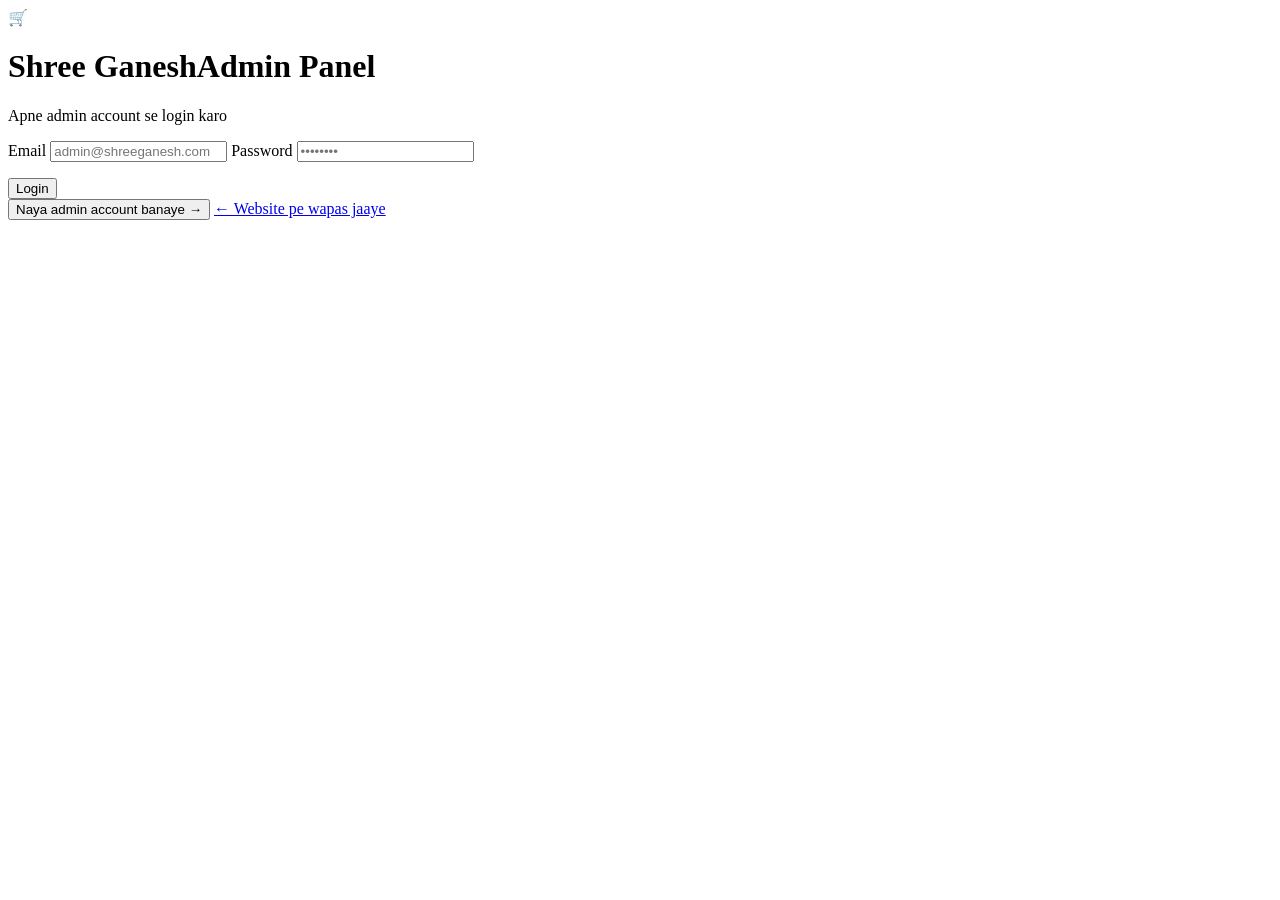
==== commit e4605dcb: "Add files via upload" ====
--- a/index.html
+++ b/index.html
@@ -3,589 +3,33 @@
 <head>
   <meta charset="UTF-8" />
   <meta name="viewport" content="width=device-width, initial-scale=1.0"/>
-  <title>Shree Ganesh Provision Store – 172-B Saket, Meerut | Since 1996</title>
-  <meta name="description" content="Shree Ganesh Provision Store - Meerut ka sabse bharosemand kirana store. Grocery, snacks, cold drinks, daily essentials at best prices. 172-B Saket Colony, Meerut.">
-  <link rel="stylesheet" href="style.css" />
+  <title>Admin Login – Shree Ganesh Provision Store</title>
+  <link rel="stylesheet" href="login.css" />
   <link rel="preconnect" href="https://fonts.googleapis.com">
   <link href="https://fonts.googleapis.com/css2?family=Cormorant+Garamond:ital,wght@0,500;0,600;0,700;1,500;1,600&family=DM+Sans:ital,opsz,wght@0,9..40,300;0,9..40,400;0,9..40,500;0,9..40,600;1,9..40,400&display=swap" rel="stylesheet">
 </head>
 <body>
 
-  <!-- ====== CURSOR ====== -->
-  <div class="cursor-dot" id="cursorDot"></div>
-  <div class="cursor-ring" id="cursorRing"></div>
+  <div class="auth-card">
+    <div class="auth-logo">🛒</div>
+    <h1 class="auth-title">Shree Ganesh<span>Admin Panel</span></h1>
+    <p class="auth-subtitle">Apne admin account se login karo</p>
 
-  <!-- ====== PAGE LOADER ====== -->
-  <div class="page-loader" id="pageLoader">
-    <div class="loader-inner">
-      <div class="loader-logo">
-        <img src="[data-uri]" alt="Shree Ganesh Provision Store Logo" />
-      </div>
-      <div class="loader-bar"><div class="loader-fill"></div></div>
-      <p class="loader-text">Loading Store...</p>
-    </div>
+    <form id="loginForm" class="auth-form">
+      <label>Email
+        <input type="email" id="loginEmail" required placeholder="admin@shreeganesh.com" autocomplete="username" />
+      </label>
+      <label>Password
+        <input type="password" id="loginPassword" required placeholder="••••••••" autocomplete="current-password" />
+      </label>
+      <p class="auth-error" id="loginError"></p>
+      <button type="submit" class="btn-admin btn-admin-gold btn-block">Login</button>
+    </form>
+
+    <button class="auth-toggle" onclick="window.location.href='signup.html'">Naya admin account banaye →</button>
+    <a class="auth-back" href="../Customer/index.html">← Website pe wapas jaaye</a>
   </div>
 
-  <!-- ======= NAVBAR ======= -->
-  <nav class="navbar" id="navbar">
-    <div class="nav-container">
-      <a href="#home" class="nav-logo">
-        <img src="[data-uri]" alt="Shree Ganesh Store Logo" class="logo-img" />
-        <div class="logo-text">
-          <span class="logo-main">Shree Ganesh</span>
-          <span class="logo-sub">Provision Store · Est. 1996</span>
-        </div>
-      </a>
-      <ul class="nav-links" id="navLinks">
-        <li><a href="#home" class="nav-link">Home</a></li>
-        <li><a href="#products" class="nav-link">Products</a></li>
-        <li><a href="#offers" class="nav-link">Offers</a></li>
-        <li><a href="#testimonials" class="nav-link">Reviews</a></li>
-        <li><a href="#about" class="nav-link">About</a></li>
-        <li><a href="#contact" class="nav-link">Contact</a></li>
-        <li><a href="tel:9456097797" class="nav-cta">📞 Call Now</a></li>
-      </ul>
-      <button class="hamburger" id="hamburger" aria-label="Toggle menu">
-        <span></span><span></span><span></span>
-      </button>
-    </div>
-  </nav>
-
-  <!-- ======= HERO ======= -->
-  <section class="hero" id="home">
-    <div class="hero-canvas">
-      <div class="hero-orb hero-orb-1"></div>
-      <div class="hero-orb hero-orb-2"></div>
-      <div class="hero-orb hero-orb-3"></div>
-      <div class="hero-grid-bg"></div>
-    </div>
-    <div class="hero-content">
-      <div class="hero-logo-big">
-        <img src="[data-uri]" alt="Shree Ganesh Store" class="hero-logo-img" />
-      </div>
-      <div class="hero-eyebrow">
-        <span class="ey-line"></span>
-        <span>172-B Saket · Meerut · Since 1996</span>
-        <span class="ey-line"></span>
-      </div>
-      <h1 class="hero-title">
-        <span class="ht-top">Shree Ganesh</span>
-        <span class="ht-main">Provision Store</span>
-      </h1>
-      <p class="hero-sub">Meerut’s most trusted grocery store — always quality, always fair prices</p>
-      <div class="hero-btns">
-        <a href="#products" class="btn btn-gold">Explore Products &rarr;</a>
-        <a href="https://wa.me/919456097797?text=Hello%2C%20mujhe%20products%20ke%20baare%20mein%20jaankari%20chahiye" class="btn btn-ghost" target="_blank">&#128172; WhatsApp Order</a>
-      </div>
-      <div class="hero-stats">
-        <div class="hstat">
-          <span class="hstat-num" data-target="500" data-suffix="+">0+</span>
-          <span class="hstat-lbl">Products</span>
-        </div>
-        <div class="hstat-sep"></div>
-        <div class="hstat">
-          <span class="hstat-num" data-target="28" data-suffix=" Yrs">0 Yrs</span>
-          <span class="hstat-lbl">Serving Meerut</span>
-        </div>
-        <div class="hstat-sep"></div>
-        <div class="hstat">
-          <span class="hstat-num" data-target="1000" data-suffix="+">0+</span>
-          <span class="hstat-lbl">Happy Families</span>
-        </div>
-      </div>
-    </div>
-    <div class="hero-scroll-hint">
-      <div class="scroll-track"></div>
-      <span>Scroll Down</span>
-    </div>
-  </section>
-
-  <!-- ======= MARQUEE ======= -->
-  <div class="marquee-bar">
-    <div class="marquee-track">
-      <span>&#127807; Groceries</span><span class="sep">&#10022;</span>
-      <span>&#127850; Snacks &amp; Namkeen</span><span class="sep">&#10022;</span>
-      <span>&#129380; Cold Drinks</span><span class="sep">&#10022;</span>
-      <span>&#129529; Daily Essentials</span><span class="sep">&#10022;</span>
-      <span>&#127873; Festival Specials</span><span class="sep">&#10022;</span>
-      <span>&#9999;&#65039; Stationery</span><span class="sep">&#10022;</span>
-      <span>&#128176; Bulk Discounts</span><span class="sep">&#10022;</span>
-      <span>&#129316; Personal Care</span><span class="sep">&#10022;</span>
-      <span>&#127807; Groceries</span><span class="sep">&#10022;</span>
-      <span>&#127850; Snacks &amp; Namkeen</span><span class="sep">&#10022;</span>
-      <span>&#129380; Cold Drinks</span><span class="sep">&#10022;</span>
-      <span>&#129529; Daily Essentials</span><span class="sep">&#10022;</span>
-      <span>&#127873; Festival Specials</span><span class="sep">&#10022;</span>
-      <span>&#9999;&#65039; Stationery</span><span class="sep">&#10022;</span>
-      <span>&#128176; Bulk Discounts</span><span class="sep">&#10022;</span>
-      <span>&#129316; Personal Care</span><span class="sep">&#10022;</span>
-    </div>
-  </div>
-
-  <!-- ======= PRODUCTS ======= -->
-  <section class="products" id="products">
-    <div class="sec-head">
-      <span class="sec-tag">What We Stock</span>
-      <h2 class="sec-title">Hamare Product <em>Categories</em></h2>
-      <p class="sec-desc">Har zaroorat ek hi jagah — At Shree Ganesh Provision Store, you can find everything you need</p>
-    </div>
-    <div class="prod-grid">
-
-      <div class="pcard reveal" data-delay="0">
-        <div class="pcard-header" style="--c:#2e7d32;--cl:#e8f5e9;">
-          <div class="pc-emoji">&#127807;</div>
-          <span class="pc-badge">200+ Items</span>
-        </div>
-        <div class="pcard-body">
-          <h3>Grocery Essentials</h3>
-          <p>Roz ki zaroorat ki sabhi cheezein — chawal, atta, dal, masale aur bahut kuch</p>
-          <ul>
-            <li>Basmati &amp; Regular Rice</li>
-            <li>Atta, Maida &amp; Besan</li>
-            <li>Masale &amp; Spices</li>
-            <li>Cooking Oil &amp; Ghee</li>
-          </ul>
-        </div>
-        <div class="pcard-foot"><span style="color:var(--c);">&#10003; Everyday Must-Have</span></div>
-      </div>
-
-      <div class="pcard reveal" data-delay="80">
-        <div class="pcard-header" style="--c:#e65100;--cl:#fff3e0;">
-          <div class="pc-emoji">&#127850;</div>
-          <span class="pc-badge">100+ Items</span>
-        </div>
-        <div class="pcard-body">
-          <h3>Snacks &amp; Biscuits</h3>
-          <p>Sab favorite brands ki namkeen, chips, biscuits aur chocolates ek jagah</p>
-          <ul>
-            <li>Parle, Britannia, Sunfeast</li>
-            <li>Lay's, Kurkure &amp; Chips</li>
-            <li>Namkeen &amp; Bhujia</li>
-            <li>Chocolates &amp; Candy</li>
-          </ul>
-        </div>
-        <div class="pcard-foot"><span style="color:var(--c);">&#10003; Snack Time Sorted</span></div>
-      </div>
-
-      <div class="pcard reveal" data-delay="160">
-        <div class="pcard-header" style="--c:#1565c0;--cl:#e3f2fd;">
-          <div class="pc-emoji">&#129380;</div>
-          <span class="pc-badge">50+ Variants</span>
-        </div>
-        <div class="pcard-body">
-          <h3>Cold Drinks</h3>
-          <p>Har mood ke liye thandi drinks — soft drinks, juices aur energy drinks</p>
-          <ul>
-            <li>Pepsi, Coke, Sprite</li>
-            <li>Maaza, Frooti, Slice</li>
-            <li>Real &amp; B Natural Juices</li>
-            <li>Water &amp; Energy Drinks</li>
-          </ul>
-        </div>
-        <div class="pcard-foot"><span style="color:var(--c);">&#10003; Chilled &amp; Fresh</span></div>
-      </div>
-
-      <div class="pcard reveal" data-delay="240">
-        <div class="pcard-header" style="--c:#6a1b9a;--cl:#f3e5f5;">
-          <div class="pc-emoji">&#129529;</div>
-          <span class="pc-badge">150+ Items</span>
-        </div>
-        <div class="pcard-body">
-          <h3>Daily Essentials</h3>
-          <p>Ghar ke har kone ke liye home care aur personal care products</p>
-          <ul>
-            <li>Soaps &amp; Detergents</li>
-            <li>Toothpaste &amp; Shampoo</li>
-            <li>Cleaning Products</li>
-            <li>Personal Hygiene</li>
-          </ul>
-        </div>
-        <div class="pcard-foot"><span style="color:var(--c);">&#10003; Home Care</span></div>
-      </div>
-
-      <div class="pcard reveal" data-delay="320">
-        <div class="pcard-header" style="--c:#c62828;--cl:#ffebee;">
-          <div class="pc-emoji">&#127873;</div>
-          <span class="pc-badge">Seasonal</span>
-        </div>
-        <div class="pcard-body">
-          <h3>Festival Items</h3>
-          <p>Holi, Diwali, Eid aur har tyohaar ke liye khaas seasonal products</p>
-          <ul>
-            <li>Holi Colors &amp; Pichkari</li>
-            <li>Puja Samagri &amp; Diyas</li>
-            <li>Gift Boxes &amp; Sweets</li>
-            <li>Candles &amp; Decorations</li>
-          </ul>
-        </div>
-        <div class="pcard-foot"><span style="color:var(--c);">&#10003; Festival Ready</span></div>
-      </div>
-
-      <div class="pcard reveal" data-delay="400">
-        <div class="pcard-header" style="--c:#37474f;--cl:#eceff1;">
-          <div class="pc-emoji">&#9999;&#65039;</div>
-          <span class="pc-badge">80+ Items</span>
-        </div>
-        <div class="pcard-body">
-          <h3>Stationery</h3>
-          <p>School se office tak ki sab zarooratein — notebooks, pens aur bahut kuch</p>
-          <ul>
-            <li>Notebooks &amp; Copies</li>
-            <li>Pens, Pencils &amp; Erasers</li>
-            <li>Geometry Boxes</li>
-            <li>Files &amp; Registers</li>
-          </ul>
-        </div>
-        <div class="pcard-foot"><span style="color:var(--c);">&#10003; Study &amp; Office</span></div>
-      </div>
-
-    </div>
-  </section>
-
-  <!-- ======= WHY US ======= -->
-  <section class="whyus">
-    <div class="whyus-wrap">
-      <div class="whyus-left reveal">
-        <span class="sec-tag">Why Choose Us</span>
-        <h2 class="sec-title left">Meerut ka <em>Bharosemand</em> Store</h2>
-        <p class="sec-desc left">For 28 years, proudly serving families in Saket with trusted quality and honest service — our promise to every customer</p>
-        <div class="why-list">
-          <div class="why-item reveal"><div class="wi-icon" style="--ic:#2e7d32;">&#9989;</div><div><strong>Genuine Products</strong><span>Only trusted brands with fresh stock guaranteed</span></div></div>
-          <div class="why-item reveal" data-delay="60"><div class="wi-icon" style="--ic:#c8a84b;">&#128176;</div><div><strong>Best Prices</strong><span>Fair pricing with no hidden charges</span></div></div>
-          <div class="why-item reveal" data-delay="120"><div class="wi-icon" style="--ic:#1565c0;">&#9889;</div><div><strong>Quick Shopping</strong><span>Everything you need, all in one place</span></div></div>
-          <div class="why-item reveal" data-delay="180"><div class="wi-icon" style="--ic:#c62828;">&#10084;&#65039;</div><div><strong>Family-Like Service</strong><span>Every customer is special to us</span></div></div>
-        </div>
-        <a href="#contact" class="btn btn-dark">Visit Our Store &rarr;</a>
-      </div>
-      <div class="whyus-right">
-        <div class="store-visual-card">
-          <div class="svc-logo-wrap">
-            <img src="[data-uri]" alt="Shree Ganesh Store Logo" class="svc-logo" />
-          </div>
-          <div class="svc-shelves">
-            <div class="svc-row"><span>&#127807;</span><span>&#127850;</span><span>&#129380;</span><span>&#129316;</span></div>
-            <div class="svc-divider"></div>
-            <div class="svc-row"><span>&#129474;</span><span>&#129531;</span><span>&#127851;</span><span>&#9999;&#65039;</span></div>
-            <div class="svc-divider"></div>
-            <div class="svc-row"><span>&#128738;</span><span>&#127853;</span><span>&#129529;</span><span>&#128218;</span></div>
-          </div>
-          <div class="svc-status">&#128994; Open Daily &nbsp;&bull;&nbsp; 7:00 AM – 10:00 PM</div>
-          <div class="svc-float-badge">
-            <span class="sfb-stars">&#11088; 4.9</span>
-            <span>1000+ Customers</span>
-          </div>
-        </div>
-      </div>
-    </div>
-  </section>
-
-  <!-- ======= OFFERS ======= -->
-  <section class="offers" id="offers">
-    <div class="offers-bg-deco"></div>
-    <div class="sec-head light">
-      <span class="sec-tag light-tag">Save More</span>
-      <h2 class="sec-title white">Special <em>Offers</em> &amp; Deals</h2>
-      <p class="sec-desc" style="color:rgba(255,255,255,0.72);">Save a little every day — only at Shree Ganesh Provision Store</p>
-    </div>
-    <div class="offers-grid">
-      <div class="ocard reveal ocard-gold">
-        <div class="oc-shine"></div>
-        <div class="oc-ribbon">HOT DEAL</div>
-        <div class="oc-icon">&#127807;</div>
-        <h3>Grocery Combo</h3>
-        <p>5 kg+ grocery purchase pe special discount milega</p>
-        <div class="oc-save">Save &#8377;30–&#8377;80</div>
-        <small>* On select brands</small>
-      </div>
-      <div class="ocard reveal ocard-green">
-        <div class="oc-shine"></div>
-        <div class="oc-ribbon">BULK DEAL</div>
-        <div class="oc-icon">&#128230;</div>
-        <h3>Bulk Buy Savings</h3>
-        <p>Wholesale quantity par best rates guaranteed</p>
-        <div class="oc-save">Up to 15% Off</div>
-        <small>* Shop owners bhi</small>
-      </div>
-      <div class="ocard reveal ocard-orange">
-        <div class="oc-shine"></div>
-        <div class="oc-ribbon">DAILY OFFER</div>
-        <div class="oc-icon">&#127850;</div>
-        <h3>Snack Bundle</h3>
-        <p>Koi bhi 5 snack packets pe combo offer</p>
-        <div class="oc-save">Save &#8377;20–&#8377;50</div>
-        <small>* Limited time</small>
-      </div>
-      <div class="ocard reveal ocard-blue">
-        <div class="oc-shine"></div>
-        <div class="oc-ribbon">SUMMER DEAL</div>
-        <div class="oc-icon">&#129380;</div>
-        <h3>Drinks Special</h3>
-        <p>Cold drinks ki crate purchase par special rate</p>
-        <div class="oc-save">Best Market Price</div>
-        <small>* While stock lasts</small>
-      </div>
-    </div>
-    <div class="offers-bottom">
-      <p>Visit our store or call us for more exciting deals!</p>
-      <a href="tel:9456097797" class="btn btn-outline-wh">&#128222; 9456097797</a>
-      <a href="https://wa.me/919456097797?text=Hello%2C%20mujhe%20offers%20ke%20baare%20mein%20bataiye" class="btn btn-wa-light" target="_blank">&#128172; WhatsApp</a>
-    </div>
-  </section>
-
-
-  <!-- ======= ABOUT ======= -->
-  <section class="about" id="about">
-    <div class="about-wrap">
-      <div class="about-left reveal">
-        <span class="sec-tag">Our Story</span>
-        <h2 class="sec-title left">About <em>Shree Ganesh</em><br>Provision Store</h2>
-        <p class="about-para">Since 1996, proudly serving families in Saket, Meerut. What started as a small shop has now become the trusted choice of the entire neighborhood. For every customer, our promise has always been quality products and honest service.</p>
-        <p class="about-para">From daily groceries to festival essentials, we make sure our shelves are always stocked with fresh products and trusted brands. Whatever you need — think of Shree Ganesh Provision Store first.</p>
-        <div class="about-nums">
-          <div class="an-box"><div class="an-n">28+</div><div class="an-l">Years Trust</div></div>
-          <div class="an-box"><div class="an-n">500+</div><div class="an-l">Products</div></div>
-          <div class="an-box"><div class="an-n">1000+</div><div class="an-l">Families</div></div>
-        </div>
-        <a href="#contact" class="btn btn-dark">Get Directions &rarr;</a>
-      </div>
-      <div class="about-right">
-        <div class="timeline">
-          <div class="tl reveal">
-            <div class="tl-dot"></div>
-            <div class="tl-body">
-              <span class="tl-yr">1996</span>
-              <h4>The Beginning</h4>
-              <p>A small grocery store opened in Saket Colony — the beginning of a dream</p>
-            </div>
-          </div>
-          <div class="tl reveal" data-delay="80">
-            <div class="tl-dot"></div>
-            <div class="tl-body">
-              <span class="tl-yr">2005</span>
-              <h4>Store Expansion</h4>
-              <p>Expanded our product range, added more brands, and grew the store bigger</p>
-            </div>
-          </div>
-          <div class="tl reveal" data-delay="160">
-            <div class="tl-dot"></div>
-            <div class="tl-body">
-              <span class="tl-yr">2015</span>
-              <h4>1000+ Customers</h4>
-              <p>Won the trust of thousands of families across Meerut and started bulk orders too</p>
-            </div>
-          </div>
-          <div class="tl reveal" data-delay="240">
-            <div class="tl-dot tl-dot-active"></div>
-            <div class="tl-body">
-              <span class="tl-yr">Today</span>
-              <h4>Still Going Strong &#128170;</h4>
-              <p>Serving you with the exact same love and premium quality even after 28 years</p>
-            </div>
-          </div>
-        </div>
-      </div>
-    </div>
-  </section>
-
-  <!-- ======= CONTACT ======= -->
-  <section class="contact" id="contact">
-    <div class="sec-head">
-      <span class="sec-tag">Find Us</span>
-      <h2 class="sec-title">Visit or <em>Contact</em> Us</h2>
-      <p class="sec-desc">Open every day — come, visit, and shop.</p>
-    </div>
-    <div class="contact-wrap">
-      <div class="contact-info">
-        <div class="cc reveal">
-          <div class="cc-icon" style="--ci:#2e7d32;">&#128205;</div>
-          <div><h4>Store Address</h4><p>172-B Saket Colony<br>Meerut, Uttar Pradesh</p></div>
-        </div>
-        <div class="cc reveal" data-delay="60">
-          <div class="cc-icon" style="--ci:#c8a84b;">&#128222;</div>
-          <div>
-            <h4>Phone Numbers</h4>
-            <a href="tel:9456097797" class="cc-phone">9456097797</a>
-            <a href="tel:9412109233" class="cc-phone">9412109233</a>
-          </div>
-        </div>
-        <div class="cc reveal" data-delay="120">
-          <div class="cc-icon" style="--ci:#1565c0;">&#9200;</div>
-          <div><h4>Store Hours</h4><p>Mon–Sun: <strong>7:00 AM – 10:00 PM</strong></div>
-        </div>
-        <div class="contact-cta-btns">
-          <a href="tel:9456097797" class="btn btn-dark">&#128222; Call Now</a>
-          <a href="https://wa.me/919456097797?text=Hello%2C%20I%20want%20to%20know%20about%20your%20products." target="_blank" class="btn btn-whatsapp">&#128172; WhatsApp</a>
-        </div>
-      </div>
-      <div class="contact-map reveal">
-        <iframe
-          src="https://www.google.com/maps/embed?pb=!1m18!1m12!1m3!1d3494.897!2d77.7!3d28.97!2m3!1f0!2f0!3f0!3m2!1i1024!2i768!4f13.1!3m3!1m2!1s0x0%3A0x0!2sSaket%2C%20Meerut%2C%20Uttar%20Pradesh!5e0!3m2!1sen!2sin!4v1"
-          width="100%" height="420"
-          style="border:0;"
-          allowfullscreen loading="lazy"
-          referrerpolicy="no-referrer-when-downgrade"
-          title="Shree Ganesh Provision Store – Saket, Meerut">
-        </iframe>
-      </div>
-    </div>
-  </section>
-
-  <!-- ======= TESTIMONIALS ======= -->
-  <section class="reviews-section" id="reviews">
-  <div class="section-container">
-    <div class="section-header" style="text-align: center; margin-bottom: 3.5rem;">
-      <span class="section-badge" style="color: var(--gold); text-transform: uppercase; letter-spacing: 2px; font-size: 0.85rem; font-weight: 600; display: block; margin-bottom: 0.5rem;">Testimonials</span>
-      <h2 style="font-family: var(--font-display); font-size: 3rem; color: var(--green-dark); margin-bottom: 1rem;">What Our Customers Say</h2>
-      <p style="color: var(--ink-light); max-width: 600px; margin: 0 auto; font-size: 1rem;">Real feedback from our regular customers in Saket, Meerut.</p>
-    </div>
-
-    <div class="reviews-carousel-wrapper" style="position: relative; max-width: 1050px; margin: 0 auto; overflow: hidden; padding: 1rem 0 2rem;">
-      <div class="reviews-slider" id="reviewsSlider" style="display: flex; gap: 2rem; transition: transform 0.6s var(--ease); will-change: transform;">
-        
-        <div class="review-card">
-          <div class="rc-stars">⭐⭐⭐⭐⭐</div>
-          <p class="rc-text">"The best grocery store in Saket. Always get fresh products, and the behavior of the staff is excellent. Highly recommended!"</p>
-          <div class="rc-footer">
-            <h4 class="rc-name">Amit Sharma</h4>
-            <span class="rc-status">Verified Customer</span>
-          </div>
-        </div>
-
-        <div class="review-card">
-          <div class="rc-stars">⭐⭐⭐⭐⭐</div>
-          <p class="rc-text">"Very fast response on WhatsApp orders. They maintain pure and authentic brands. Proper hygiene is maintained always."</p>
-          <div class="rc-footer">
-            <h4 class="rc-name">Rahul Verma</h4>
-            <span class="rc-status">Verified Customer</span>
-          </div>
-        </div>
-
-        <div class="review-card">
-          <div class="rc-stars">⭐⭐⭐⭐⭐</div>
-          <p class="rc-text">"Mere ghar ka saara rashan 1996 se yahin se aata hai. Genuine price aur original products hote hain hamesha!"</p>
-          <div class="rc-footer">
-            <h4 class="rc-name">Sanjay Rastogi</h4>
-            <span class="rc-status">Local Resident</span>
-          </div>
-        </div>
-      </div>
-
-      <div class="slider-nav" style="display: flex; justify-content: center; align-items: center; gap: 1.5rem; margin-top: 2.5rem;">
-        <button id="prevReviewBtn" class="s-nav-btn" aria-label="Prev">←</button>
-        <div id="sliderDots" class="s-dots" style="display: flex; gap: 0.5rem;"></div>
-        <button id="nextReviewBtn" class="s-nav-btn" aria-label="Next">→</button>
-      </div>
-    </div>
-
-    <div class="add-review-wrapper">
-      <div class="ar-header">
-        <h3>Share Your Experience</h3>
-        <p>Help us serve you better. Write your premium review below.</p>
-      </div>
-      
-      <form id="userReviewForm" class="ar-form">
-        <div class="form-grid">
-          <div class="form-control">
-            <label for="usrName">Your Full Name</label>
-            <input type="text" id="usrName" placeholder="e.g. Priyanshu" required />
-          </div>
-          <div class="form-control">
-            <label for="usrRating">Select Rating</label>
-            <div class="select-wrapper">
-              <select id="usrRating" required>
-                <option value="5">⭐⭐⭐⭐⭐ (5/5 Excellent)</option>
-                <option value="4">⭐⭐⭐⭐ (4/5 Very Good)</option>
-                <option value="3">⭐⭐⭐ (3/5 Average)</option>
-                <option value="2">⭐⭐ (2/5 Poor)</option>
-                <option value="1">⭐ (1/5 Terrible)</option>
-              </select>
-            </div>
-          </div>
-        </div>
-        <div class="form-control" style="margin-top: 1.5rem;">
-          <label for="usrComment">Your Review</label>
-          <textarea id="usrComment" rows="4" placeholder="How was your shopping experience with us? Quality, service, behavior..." required></textarea>
-        </div>
-        <div style="text-align: right; margin-top: 1.5rem;">
-          <button type="submit" class="btn-submit-review">Submit Live Review</button>
-        </div>
-      </form>
-    </div>
-  </div>
-</section>
-
-
-
-  <!-- ======= FOOTER ======= -->
-  <footer class="footer">
-    <div class="footer-inner">
-      <div class="footer-brand">
-        <div class="footer-logo-wrap">
-          <img src="[data-uri]" alt="Shree Ganesh Store" class="footer-logo-img" />
-          <div>
-            <strong>Shree Ganesh Provision Store</strong>
-            <small>172-B Saket, Meerut · Est. 1996</small>
-          </div>
-        </div>
-        <p>Meerut's oldest and most trusted grocery store. Quality, trust, and excellent service are our three promises</p>
-        <div class="footer-phones">
-          <a href="tel:9456097797">&#128222; 9456097797</a>
-          <a href="tel:9412109233">&#128222; 9412109233</a>
-        </div>
-      </div>
-      <div class="footer-col">
-        <h4>Quick Links</h4>
-        <ul>
-          <li><a href="#home">Home</a></li>
-          <li><a href="#products">Products</a></li>
-          <li><a href="#offers">Special Offers</a></li>
-          <li><a href="#testimonials">Reviews</a></li>
-          <li><a href="#about">About Us</a></li>
-          <li><a href="#contact">Contact</a></li>
-        </ul>
-      </div>
-      <div class="footer-col">
-        <h4>Categories</h4>
-        <ul>
-          <li>&#127807; Grocery Items</li>
-          <li>&#127850; Snacks &amp; Biscuits</li>
-          <li>&#129380; Cold Drinks</li>
-          <li>&#129529; Daily Essentials</li>
-          <li>&#127873; Festival Items</li>
-          <li>&#9999;&#65039; Stationery</li>
-        </ul>
-      </div>
-      <div class="footer-col">
-        <h4>Store Info</h4>
-        <ul>
-          <li>&#128205; 172-B Saket Colony, Meerut</li>
-          <li>&#9200; 7 AM – 10 PM Daily</li>
-          <li>&#128172; WhatsApp Orders Welcome</li>
-          <li>&#128230; Bulk Orders Available</li>
-        </ul>
-      </div>
-    </div>
-    <div class="footer-bottom">
-      <p>&copy; 2025 Shree Ganesh Provision Store, Saket, Meerut.</p>
-      <p class="footer-mantra">&#2384; &#2327;&#2339;&#2375;&#2358;&#2366;&#2351; &#2344;&#2350;&#2307; &#129548;</p>
-    </div>
-  </footer>
-
-  <!-- ======= WHATSAPP FLOAT ======= -->
-  <a href="https://wa.me/919456097797?text=Hello%2C%20I%20want%20to%20know%20about%20your%20products%20and%20offers."
-     class="wa-float" target="_blank" aria-label="Chat on WhatsApp">
-    <svg viewBox="0 0 24 24" fill="white" width="28" height="28">
-      <path d="M17.472 14.382c-.297-.149-1.758-.867-2.03-.967-.273-.099-.471-.148-.67.15-.197.297-.767.966-.94 1.164-.173.199-.347.223-.644.075-.297-.15-1.255-.463-2.39-1.475-.883-.788-1.48-1.761-1.653-2.059-.173-.297-.018-.458.13-.606.134-.133.298-.347.446-.52.149-.174.198-.298.298-.497.099-.198.05-.371-.025-.52-.075-.149-.669-1.612-.916-2.207-.242-.579-.487-.5-.669-.51-.173-.008-.371-.01-.57-.01-.198 0-.52.074-.792.372-.272.297-1.04 1.016-1.04 2.479 0 1.462 1.065 2.875 1.213 3.074.149.198 2.096 3.2 5.077 4.487.709.306 1.262.489 1.694.625.712.227 1.36.195 1.871.118.571-.085 1.758-.719 2.006-1.413.248-.694.248-1.289.173-1.413-.074-.124-.272-.198-.57-.347m-5.421 7.403h-.004a9.87 9.87 0 01-5.031-1.378l-.361-.214-3.741.982.998-3.648-.235-.374a9.86 9.86 0 01-1.51-5.26c.001-5.45 4.436-9.884 9.888-9.884 2.64 0 5.122 1.03 6.988 2.898a9.825 9.825 0 012.893 6.994c-.003 5.45-4.437 9.884-9.885 9.884m8.413-18.297A11.815 11.815 0 0012.05 0C5.495 0 .16 5.335.157 11.892c0 2.096.547 4.142 1.588 5.945L.057 24l6.305-1.654a11.882 11.882 0 005.683 1.448h.005c6.554 0 11.89-5.335 11.893-11.893a11.821 11.821 0 00-3.48-8.413z"/>
-    </svg>
-    <span class="wa-pulse"></span>
-    <span class="wa-tip">Order on WhatsApp</span>
-  </a>
-
-  <!-- ======= BACK TO TOP ======= -->
-  <button class="btt" id="backToTop" aria-label="Back to top">
-    <svg width="18" height="18" viewBox="0 0 24 24" fill="none" stroke="currentColor" stroke-width="2.5" stroke-linecap="round" stroke-linejoin="round"><path d="M18 15l-6-6-6 6"/></svg>
-  </button>
-
-  <script src="script.js"></script>
+  <script type="module" src="login.js"></script>
 </body>
-</html>+</html>
